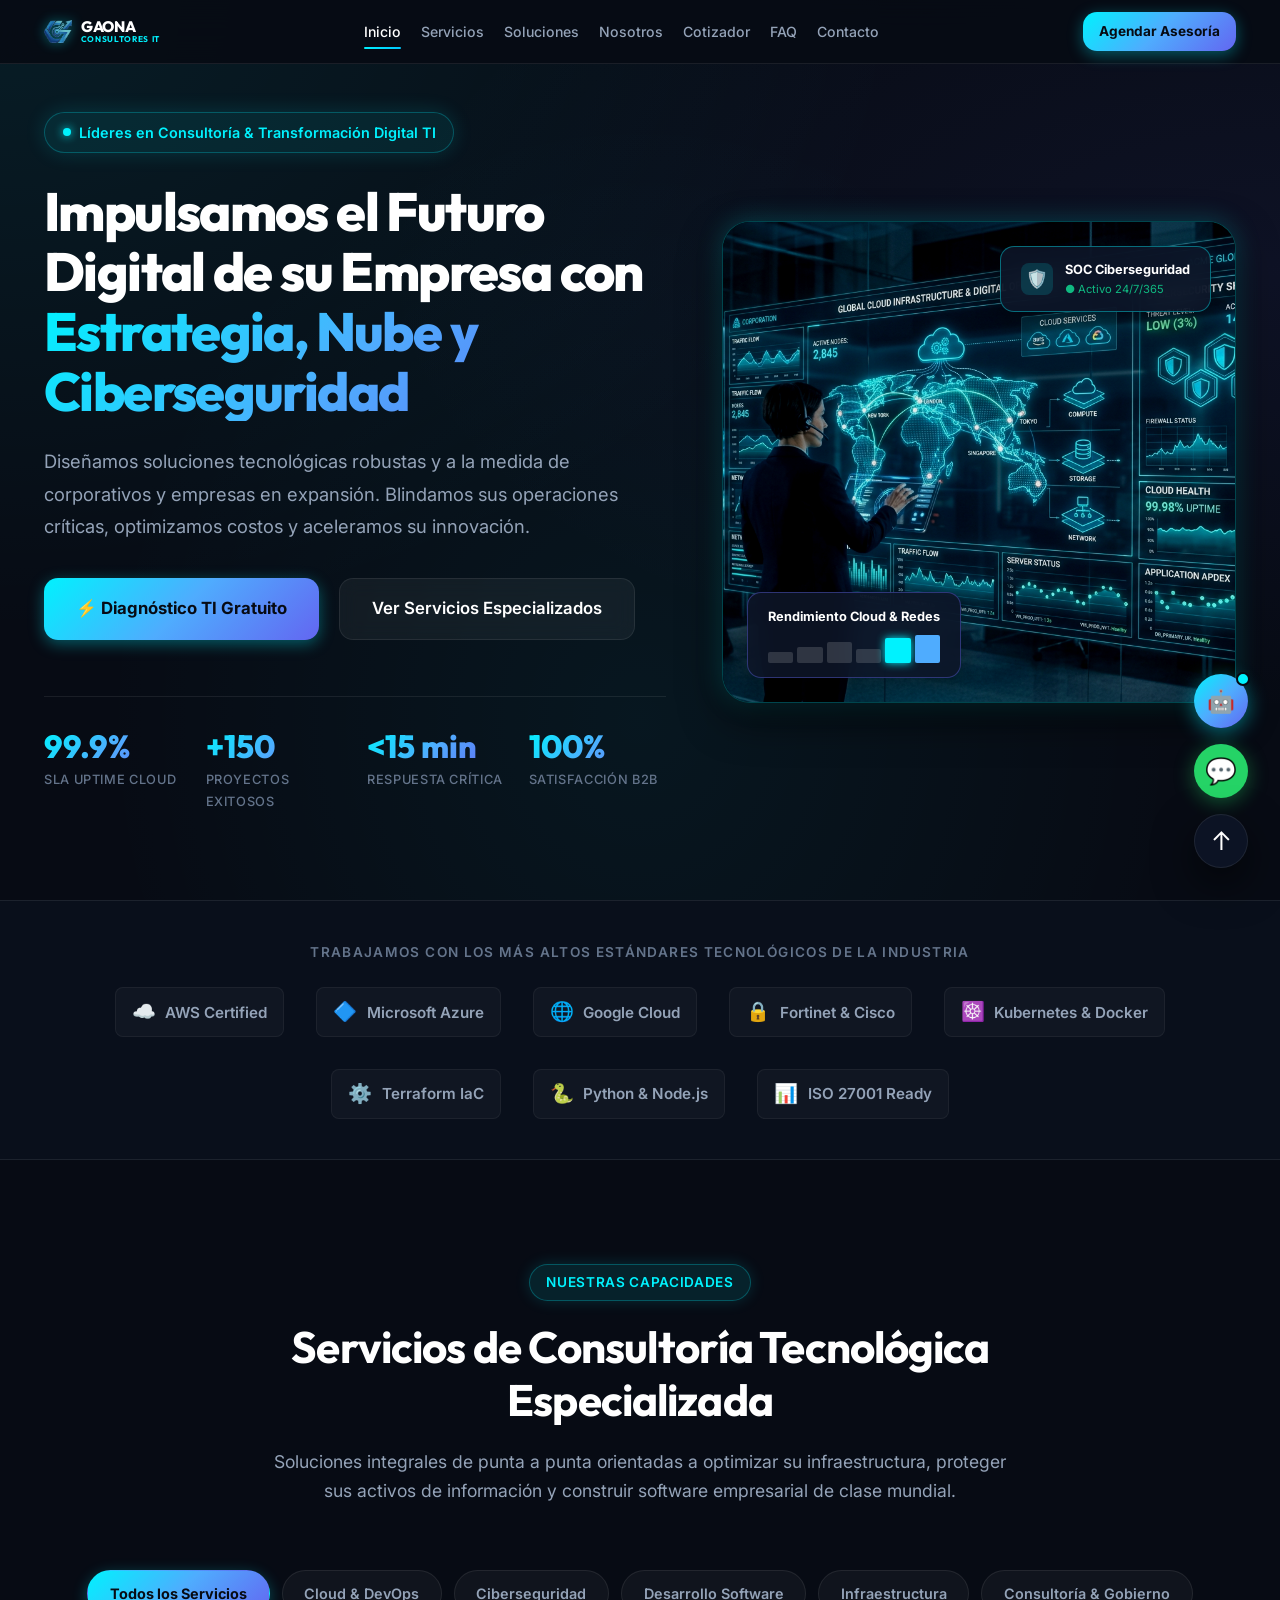
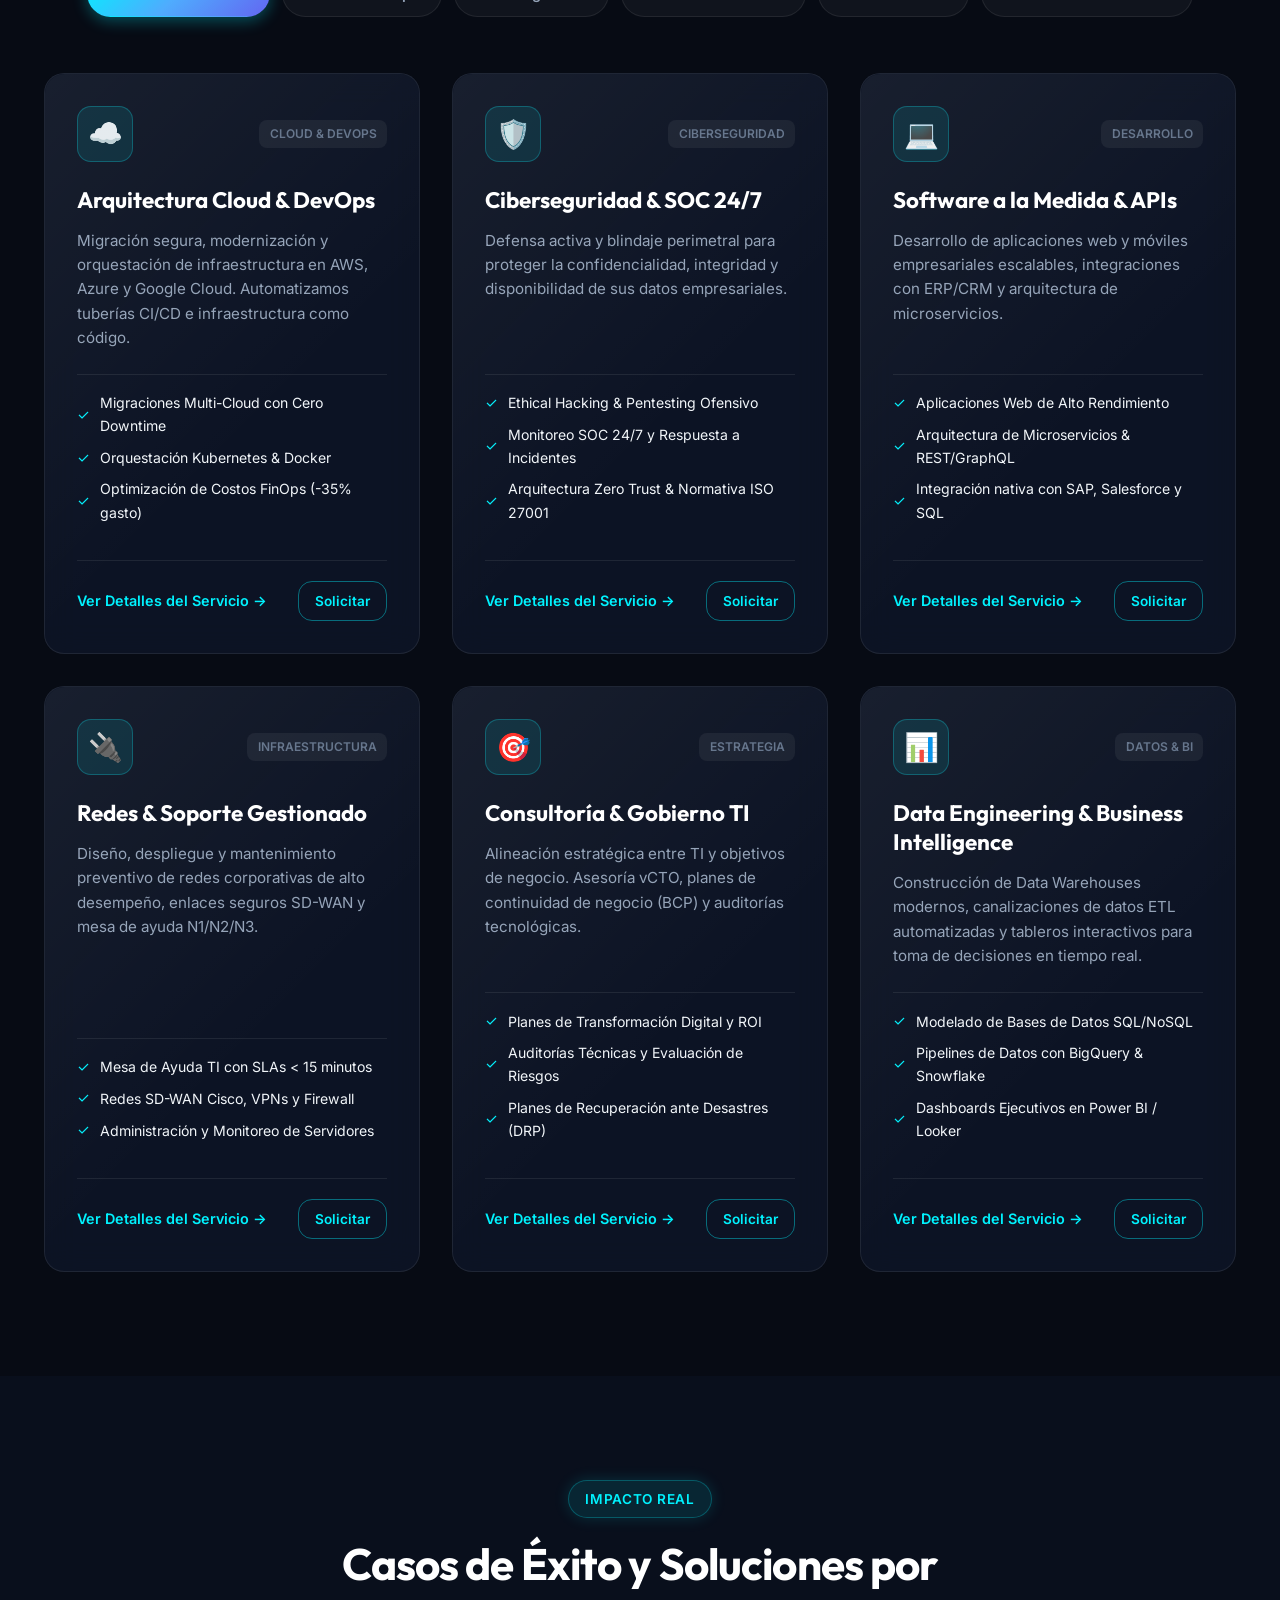
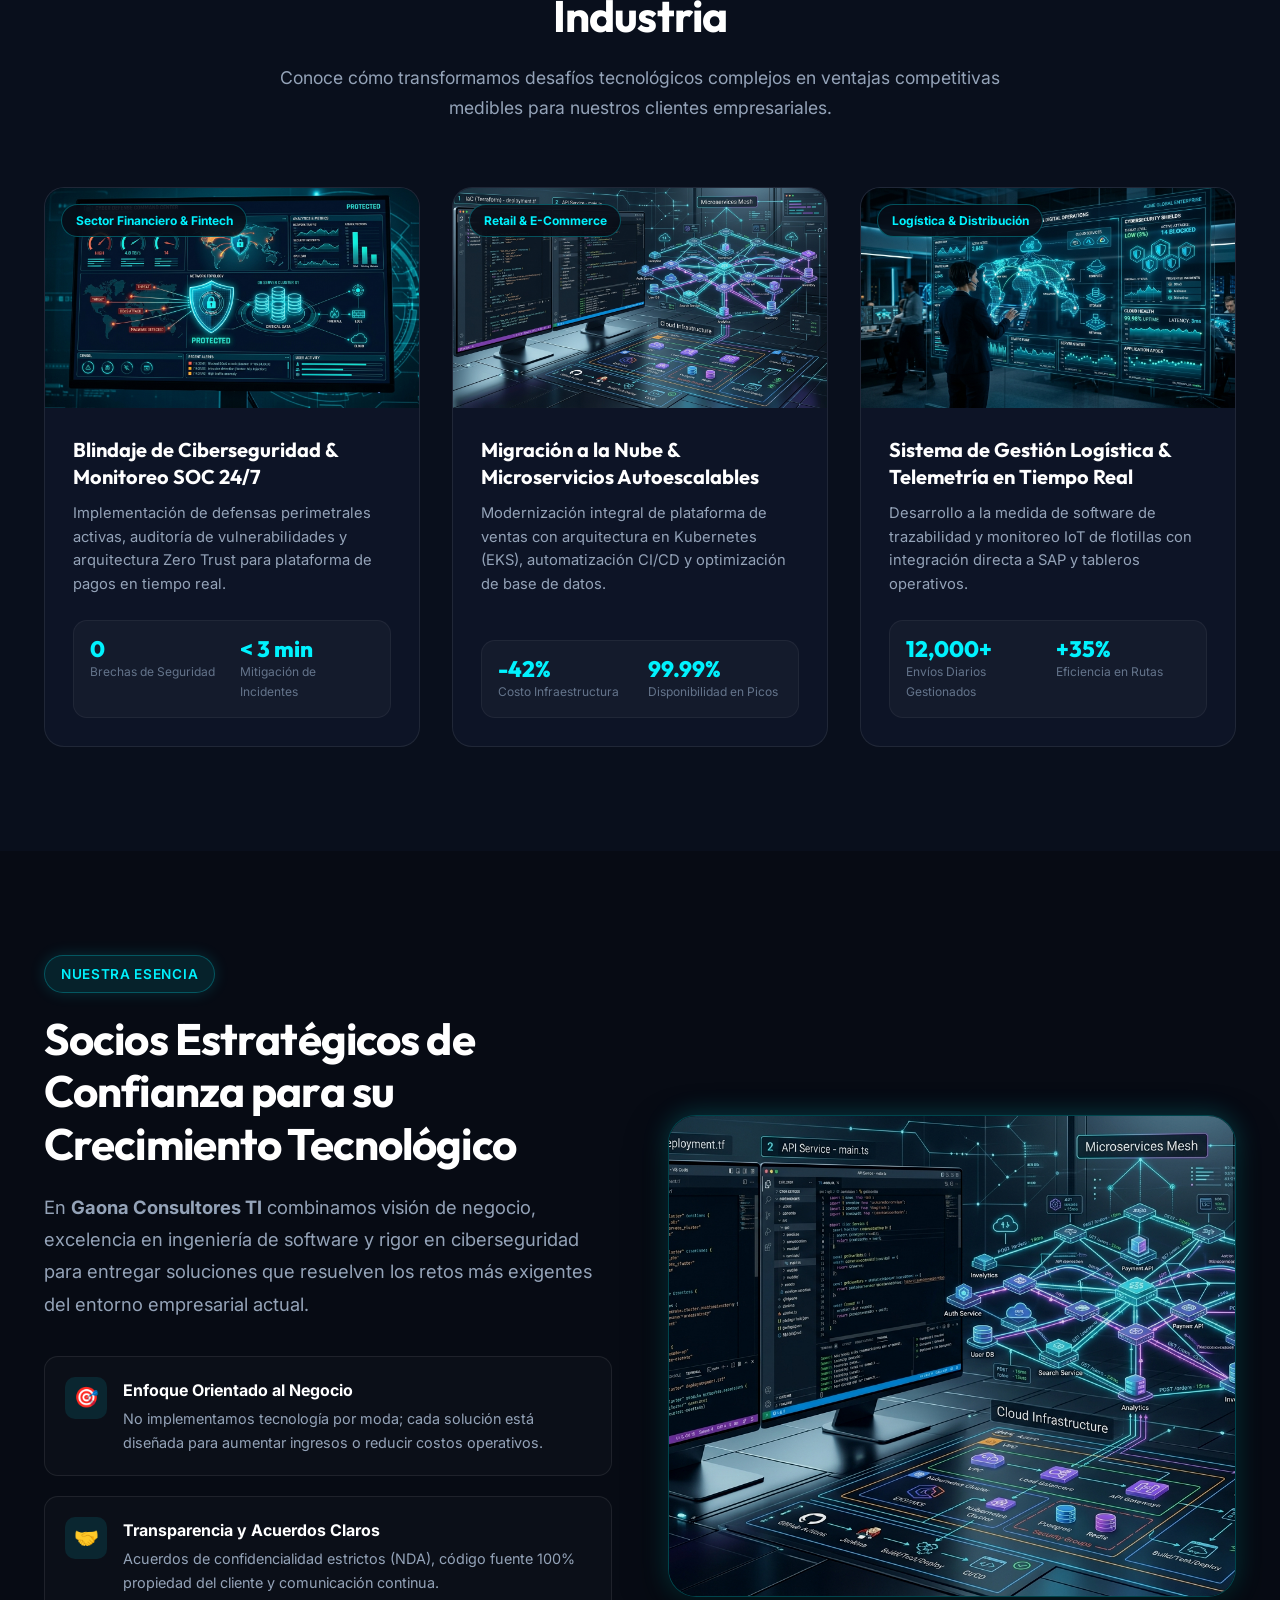
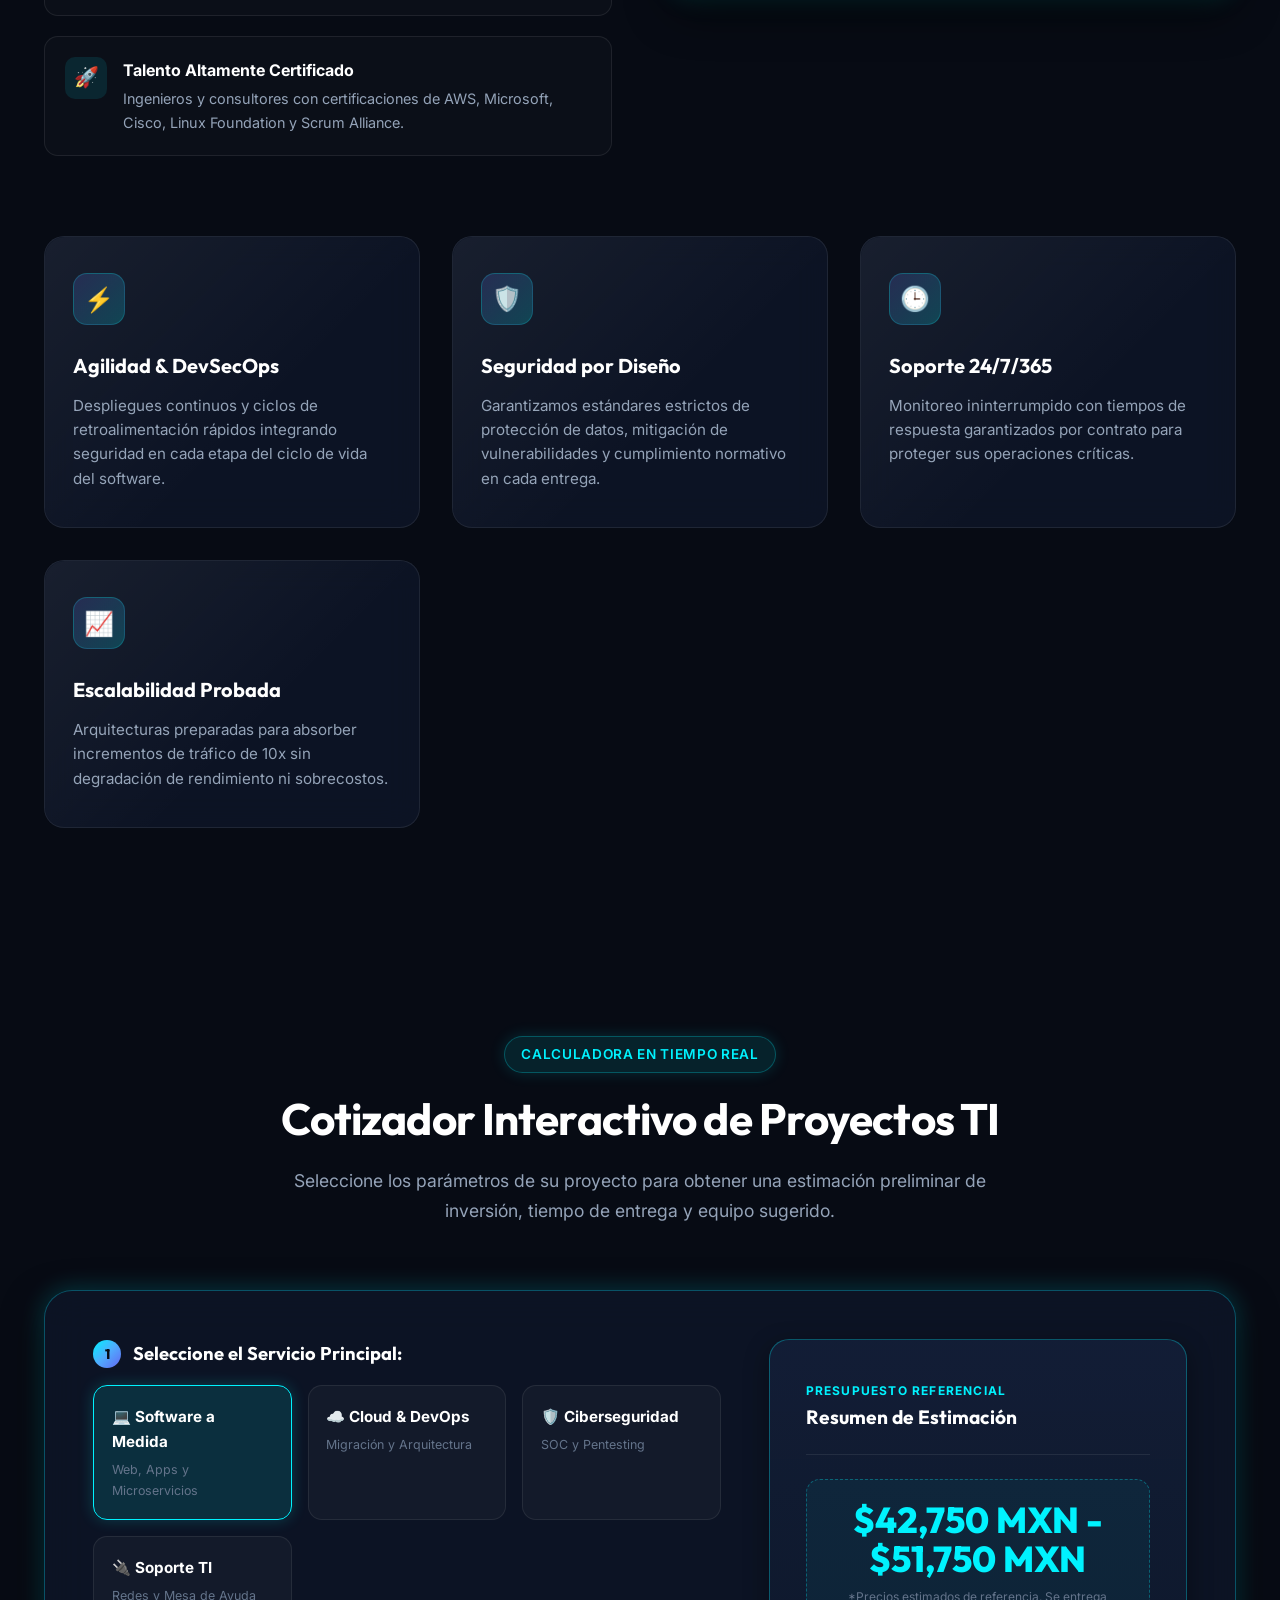
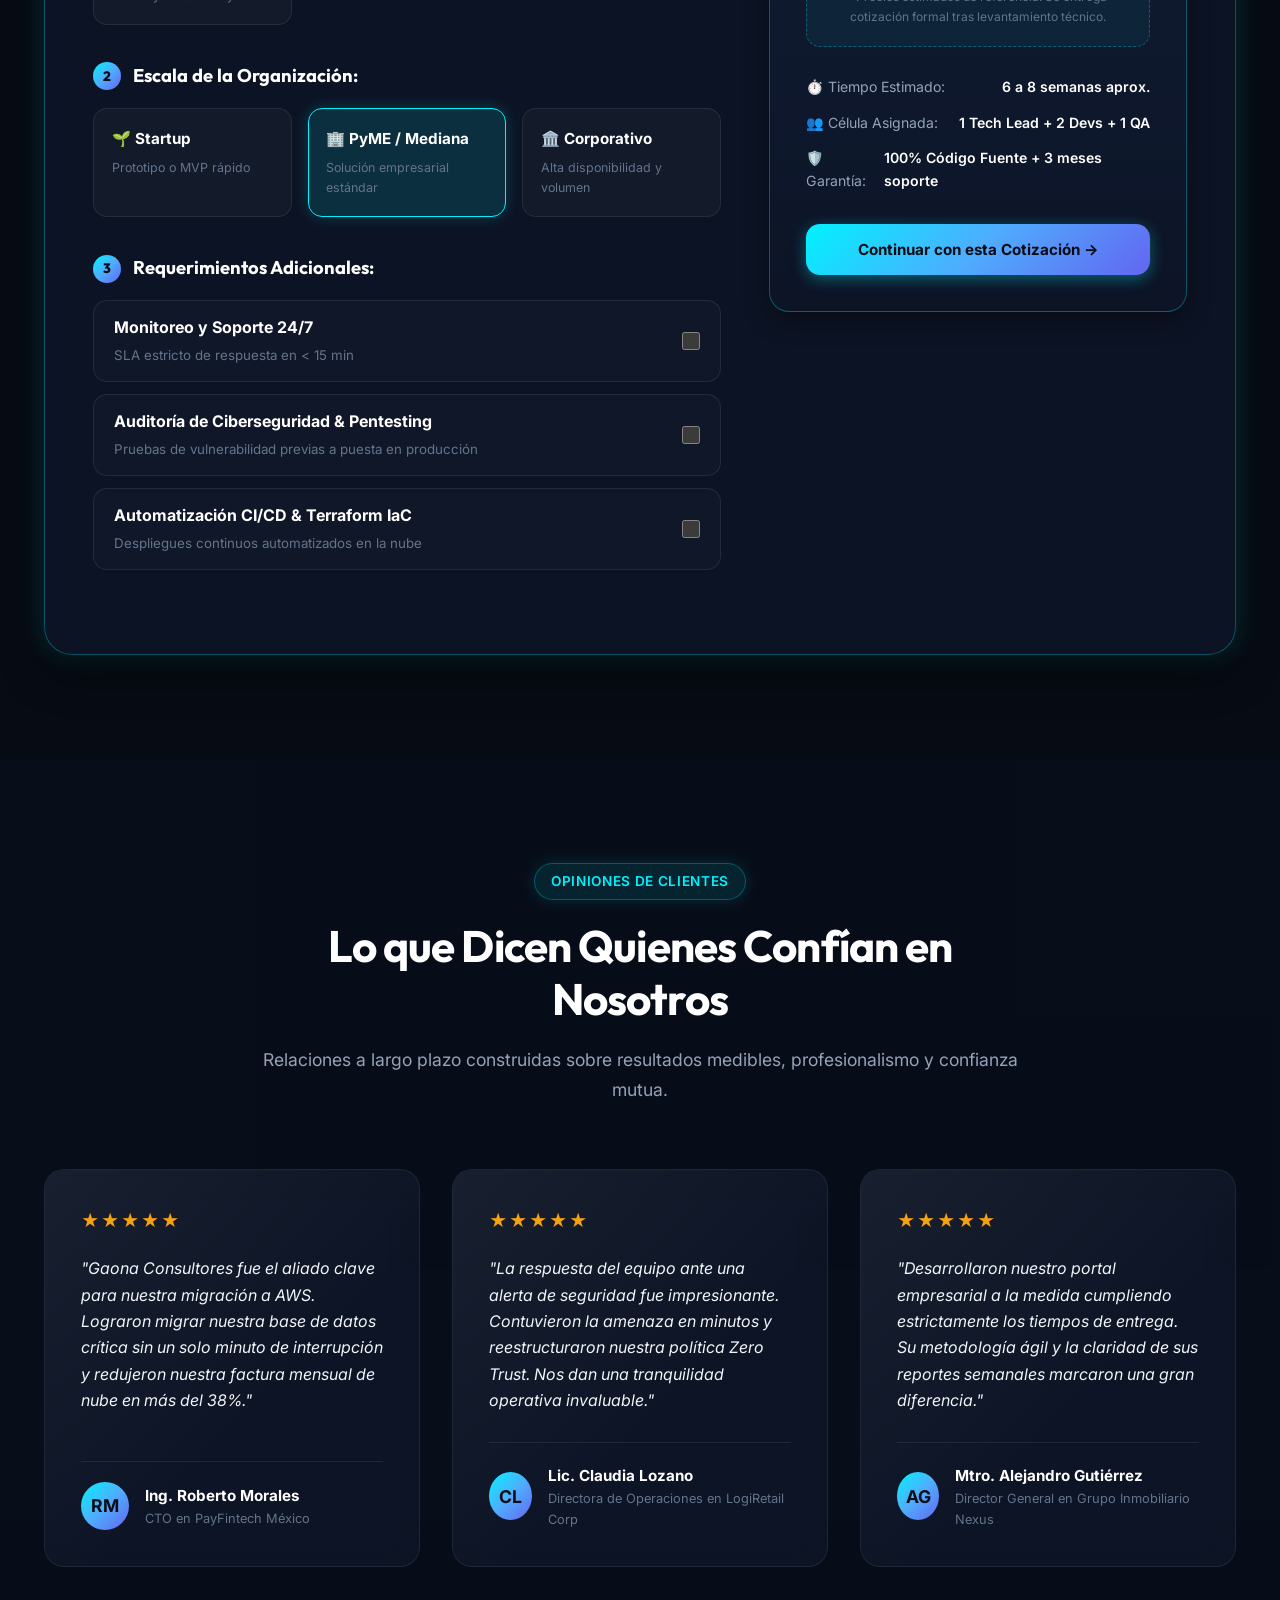
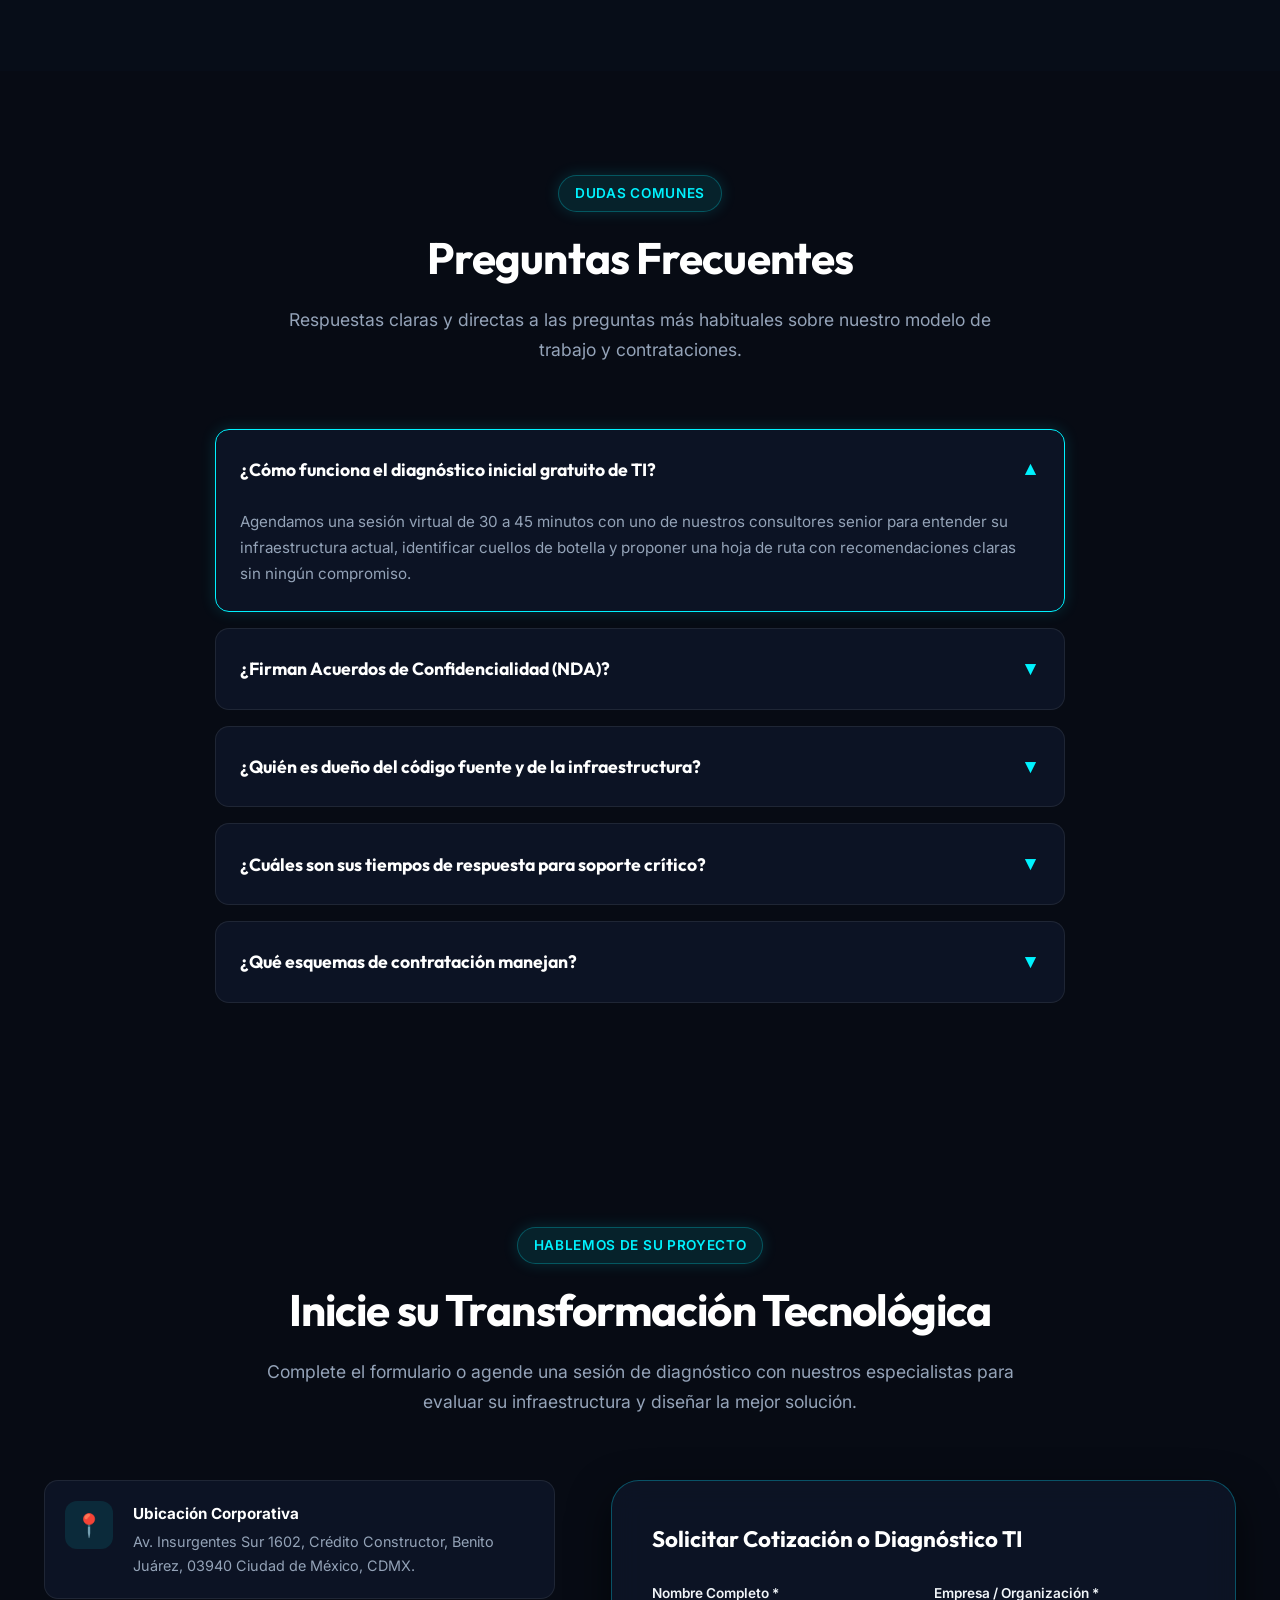
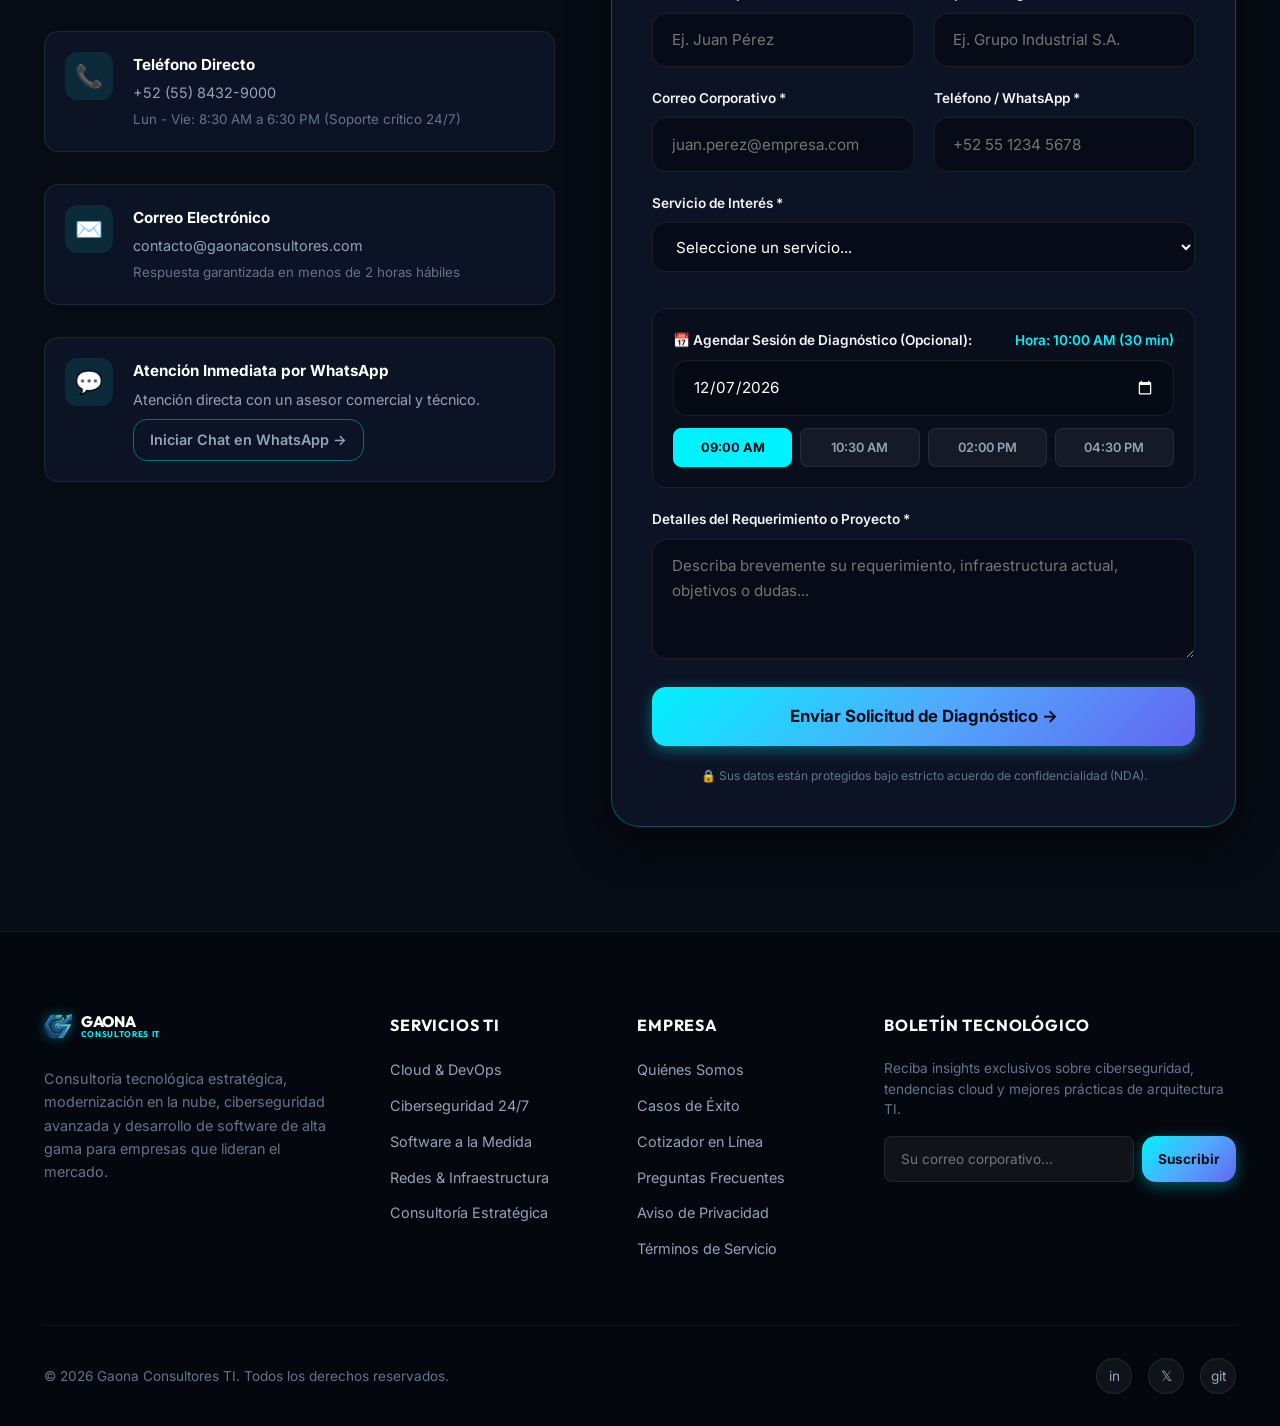
==== index.html @ f8adcb7a "feat: implementacion completa del sitio web corporativo de Gaona Consultores TI con chatbot GaonaBot" ====
<!DOCTYPE html>
<html lang="es">
<head>
  <meta charset="UTF-8">
  <meta name="viewport" content="width=device-width, initial-scale=1.0">
  <title>Gaona Consultores TI | Líderes en Consultoría, Nube y Ciberseguridad Empresarial</title>
  
  <!-- SEO & Open Graph Meta Tags -->
  <meta name="description" content="Gaona Consultores TI: Impulsamos el crecimiento y la seguridad de su empresa con consultoría estratégica, arquitectura cloud, ciberseguridad avanzada y desarrollo de software a la medida.">
  <meta name="keywords" content="Gaona Consultores, Consultoría TI, Ciberseguridad México, Cloud Computing, DevOps, AWS, Azure, Desarrollo de Software, Soporte TI Gestionado, Transformación Digital">
  <meta name="author" content="Gaona Consultores TI">
  <meta name="robots" content="index, follow">
  <meta name="theme-color" content="#070b14">
  
  <!-- Open Graph / Facebook / LinkedIn -->
  <meta property="og:type" content="website">
  <meta property="og:title" content="Gaona Consultores TI | Soluciones Tecnológicas de Alto Impacto">
  <meta property="og:description" content="Estrategia, nube, desarrollo de software y ciberseguridad empresarial. Maximizamos el rendimiento de su infraestructura TI.">
  <meta property="og:image" content="assets/images/hero.jpg">
  <meta property="og:url" content="https://gaonaconsultores.com/">
  
  <!-- Twitter Cards -->
  <meta name="twitter:card" content="summary_large_image">
  <meta name="twitter:title" content="Gaona Consultores TI | Consultoría Tecnológica Empresarial">
  <meta name="twitter:description" content="Servicios integrales de TI: Ciberseguridad 24/7, Nube, DevOps y Desarrollo a la medida.">
  <meta name="twitter:image" content="assets/images/hero.jpg">

  <!-- Google Fonts: Outfit & Inter -->
  <link rel="preconnect" href="https://fonts.googleapis.com">
  <link rel="preconnect" href="https://fonts.gstatic.com" crossorigin>
  <link href="https://fonts.googleapis.com/css2?family=Inter:wght@300;400;500;600;700&family=Outfit:wght@400;500;600;700;800;900&family=JetBrains+Mono:wght@500;700&display=swap" rel="stylesheet">

  <!-- Favicon Oficial -->
  <link rel="icon" href="assets/images/logo-icon.png" type="image/png">
  <link rel="apple-touch-icon" href="assets/images/logo-icon.png">

  <!-- Stylesheet -->
  <link rel="stylesheet" href="css/styles.css">

  <!-- JSON-LD Structured Data for Organization / ProfessionalService -->
  <script type="application/ld+json">
  {
    "@context": "https://schema.org",
    "@type": "ProfessionalService",
    "name": "Gaona Consultores TI",
    "image": "assets/images/logo-dark-theme.png",
    "url": "https://gaonaconsultores.com/",
    "telephone": "+52 (55) 8432-9000",
    "priceRange": "$$$",
    "address": {
      "@type": "PostalAddress",
      "streetAddress": "Av. Insurgentes Sur 1602, Crédito Constructor",
      "addressLocality": "Ciudad de México",
      "addressRegion": "CDMX",
      "postalCode": "03940",
      "addressCountry": "MX"
    },
    "geo": {
      "@type": "GeoCoordinates",
      "latitude": 19.3621,
      "longitude": -99.1824
    },
    "openingHoursSpecification": {
      "@type": "OpeningHoursSpecification",
      "dayOfWeek": [
        "Monday",
        "Tuesday",
        "Wednesday",
        "Thursday",
        "Friday"
      ],
      "opens": "08:30",
      "closes": "18:30"
    },
    "sameAs": [
      "https://www.linkedin.com/company/gaona-consultores-ti",
      "https://twitter.com/gaonaconsultores"
    ]
  }
  </script>
</head>
<body>

  <!-- ==========================================================================
       SITE HEADER / NAVBAR
       ========================================================================== -->
  <header class="site-header" id="siteHeader">
    <div class="container nav-container">
      <a href="#inicio" class="brand-logo" id="mainBrandLogo">
        <img src="assets/images/logo-icon.png" alt="Gaona Consultores IT Logo" class="brand-logo-img">
        <div class="brand-text">
          <span class="brand-name">GAONA</span>
          <span class="brand-tag">CONSULTORES IT</span>
        </div>
      </a>

      <nav class="nav-menu" id="navMenu" aria-label="Navegación principal">
        <a href="#inicio" class="nav-link active">Inicio</a>
        <a href="#servicios" class="nav-link">Servicios</a>
        <a href="#soluciones" class="nav-link">Soluciones</a>
        <a href="#nosotros" class="nav-link">Nosotros</a>
        <a href="#cotizador" class="nav-link">Cotizador</a>
        <a href="#faq" class="nav-link">FAQ</a>
        <a href="#contacto" class="nav-link">Contacto</a>
      </nav>

      <div class="nav-actions">
        <a href="#contacto" class="btn btn-primary btn-sm">Agendar Asesoría</a>
        <button class="menu-toggle" id="menuToggle" aria-label="Abrir menú de navegación" aria-expanded="false">
          <span></span>
          <span></span>
          <span></span>
        </button>
      </div>
    </div>
  </header>

  <main id="main-content">
    <!-- ==========================================================================
         HERO SECTION
         ========================================================================== -->
    <section class="hero-section" id="inicio">
      <div class="container">
        <div class="hero-grid">
          
          <div class="hero-content">
            <div class="hero-badge">
              <span class="pulse-dot"></span>
              Líderes en Consultoría &amp; Transformación Digital TI
            </div>

            <h1 class="hero-title">
              Impulsamos el Futuro Digital de su Empresa con <span class="text-gradient">Estrategia, Nube y Ciberseguridad</span>
            </h1>

            <p class="hero-description">
              Diseñamos soluciones tecnológicas robustas y a la medida de corporativos y empresas en expansión. Blindamos sus operaciones críticas, optimizamos costos y aceleramos su innovación.
            </p>

            <div class="hero-cta-group">
              <a href="#contacto" class="btn btn-primary btn-lg" id="heroCtaDiagnostico">
                <span>⚡ Diagnóstico TI Gratuito</span>
              </a>
              <a href="#servicios" class="btn btn-secondary btn-lg" id="heroCtaExplorar">
                <span>Ver Servicios Especializados</span>
              </a>
            </div>

            <div class="hero-stats">
              <div class="stat-item">
                <div class="stat-number" data-target="99.9" data-suffix="%">99.9%</div>
                <div class="stat-label">SLA Uptime Cloud</div>
              </div>
              <div class="stat-item">
                <div class="stat-number" data-target="150" data-prefix="+" data-suffix="">+150</div>
                <div class="stat-label">Proyectos Exitosos</div>
              </div>
              <div class="stat-item">
                <div class="stat-number" data-target="15" data-prefix="<" data-suffix=" min">&lt;15 min</div>
                <div class="stat-label">Respuesta Crítica</div>
              </div>
              <div class="stat-item">
                <div class="stat-number" data-target="100" data-suffix="%">100%</div>
                <div class="stat-label">Satisfacción B2B</div>
              </div>
            </div>
          </div>

          <!-- Hero Media Visual Showcase -->
          <div class="hero-visual">
            <div class="visual-frame">
              <img src="assets/images/hero.jpg" alt="Centro de Operaciones y Consultoría TI de Gaona Consultores" class="hero-img" loading="eager">
              
              <!-- Floating Live Card Top -->
              <div class="floating-badge-top">
                <div class="badge-icon">🛡️</div>
                <div>
                  <div class="badge-text-title">SOC Ciberseguridad</div>
                  <div class="badge-text-sub">● Activo 24/7/365</div>
                </div>
              </div>

              <!-- Floating Live Card Bottom -->
              <div class="floating-badge-bottom">
                <div class="badge-text-title">Rendimiento Cloud &amp; Redes</div>
                <div class="mini-graph">
                  <div class="graph-bar"></div>
                  <div class="graph-bar"></div>
                  <div class="graph-bar"></div>
                  <div class="graph-bar"></div>
                  <div class="graph-bar"></div>
                  <div class="graph-bar"></div>
                </div>
              </div>
            </div>
          </div>

        </div>
      </div>
    </section>

    <!-- ==========================================================================
         TECH ECOSYSTEM & PARTNERS BAR
         ========================================================================== -->
    <section class="ecosystem-bar" aria-label="Ecosistema tecnológico y alianzas">
      <div class="container">
        <p class="ecosystem-label">Trabajamos con los más altos estándares tecnológicos de la industria</p>
        <div class="tech-badges-grid">
          <div class="tech-item"><span class="tech-icon">☁️</span> AWS Certified</div>
          <div class="tech-item"><span class="tech-icon">🔷</span> Microsoft Azure</div>
          <div class="tech-item"><span class="tech-icon">🌐</span> Google Cloud</div>
          <div class="tech-item"><span class="tech-icon">🔒</span> Fortinet &amp; Cisco</div>
          <div class="tech-item"><span class="tech-icon">☸️</span> Kubernetes &amp; Docker</div>
          <div class="tech-item"><span class="tech-icon">⚙️</span> Terraform IaC</div>
          <div class="tech-item"><span class="tech-icon">🐍</span> Python &amp; Node.js</div>
          <div class="tech-item"><span class="tech-icon">📊</span> ISO 27001 Ready</div>
        </div>
      </div>
    </section>

    <!-- ==========================================================================
         SERVICES SECTION
         ========================================================================== -->
    <section class="section" id="servicios">
      <div class="container">
        <div class="section-header">
          <span class="section-badge">Nuestras Capacidades</span>
          <h2 class="section-title">Servicios de Consultoría Tecnológica Especializada</h2>
          <p class="section-subtitle">
            Soluciones integrales de punta a punta orientadas a optimizar su infraestructura, proteger sus activos de información y construir software empresarial de clase mundial.
          </p>
        </div>

        <!-- Filter Tabs -->
        <div class="services-tabs" role="tablist">
          <button class="tab-btn active" data-filter="all">Todos los Servicios</button>
          <button class="tab-btn" data-filter="cloud">Cloud &amp; DevOps</button>
          <button class="tab-btn" data-filter="security">Ciberseguridad</button>
          <button class="tab-btn" data-filter="software">Desarrollo Software</button>
          <button class="tab-btn" data-filter="infra">Infraestructura</button>
          <button class="tab-btn" data-filter="consulting">Consultoría &amp; Gobierno</button>
        </div>

        <!-- Services Grid -->
        <div class="services-grid">
          
          <!-- Card 1: Cloud & DevOps -->
          <div class="glass-card service-card" data-category="cloud">
            <div class="service-header">
              <div class="service-icon-box">☁️</div>
              <span class="service-tag">Cloud &amp; DevOps</span>
            </div>
            <h3 class="service-title">Arquitectura Cloud &amp; DevOps</h3>
            <p class="service-desc">
              Migración segura, modernización y orquestación de infraestructura en AWS, Azure y Google Cloud. Automatizamos tuberías CI/CD e infraestructura como código.
            </p>
            <div class="service-features">
              <div class="service-feature-item"><span class="feature-check">✓</span> Migraciones Multi-Cloud con Cero Downtime</div>
              <div class="service-feature-item"><span class="feature-check">✓</span> Orquestación Kubernetes &amp; Docker</div>
              <div class="service-feature-item"><span class="feature-check">✓</span> Optimización de Costos FinOps (-35% gasto)</div>
            </div>
            <div class="service-card-footer">
              <a href="#" class="card-link open-service-modal-btn" data-service-key="cloud">Ver Detalles del Servicio →</a>
              <a href="#contacto" class="btn btn-outline-cyan btn-sm">Solicitar</a>
            </div>
          </div>

          <!-- Card 2: Cybersecurity -->
          <div class="glass-card service-card" data-category="security">
            <div class="service-header">
              <div class="service-icon-box">🛡️</div>
              <span class="service-tag">Ciberseguridad</span>
            </div>
            <h3 class="service-title">Ciberseguridad &amp; SOC 24/7</h3>
            <p class="service-desc">
              Defensa activa y blindaje perimetral para proteger la confidencialidad, integridad y disponibilidad de sus datos empresariales.
            </p>
            <div class="service-features">
              <div class="service-feature-item"><span class="feature-check">✓</span> Ethical Hacking &amp; Pentesting Ofensivo</div>
              <div class="service-feature-item"><span class="feature-check">✓</span> Monitoreo SOC 24/7 y Respuesta a Incidentes</div>
              <div class="service-feature-item"><span class="feature-check">✓</span> Arquitectura Zero Trust &amp; Normativa ISO 27001</div>
            </div>
            <div class="service-card-footer">
              <a href="#" class="card-link open-service-modal-btn" data-service-key="cyber">Ver Detalles del Servicio →</a>
              <a href="#contacto" class="btn btn-outline-cyan btn-sm">Solicitar</a>
            </div>
          </div>

          <!-- Card 3: Software Development -->
          <div class="glass-card service-card" data-category="software">
            <div class="service-header">
              <div class="service-icon-box">💻</div>
              <span class="service-tag">Desarrollo</span>
            </div>
            <h3 class="service-title">Software a la Medida &amp; APIs</h3>
            <p class="service-desc">
              Desarrollo de aplicaciones web y móviles empresariales escalables, integraciones con ERP/CRM y arquitectura de microservicios.
            </p>
            <div class="service-features">
              <div class="service-feature-item"><span class="feature-check">✓</span> Aplicaciones Web de Alto Rendimiento</div>
              <div class="service-feature-item"><span class="feature-check">✓</span> Arquitectura de Microservicios &amp; REST/GraphQL</div>
              <div class="service-feature-item"><span class="feature-check">✓</span> Integración nativa con SAP, Salesforce y SQL</div>
            </div>
            <div class="service-card-footer">
              <a href="#" class="card-link open-service-modal-btn" data-service-key="software">Ver Detalles del Servicio →</a>
              <a href="#contacto" class="btn btn-outline-cyan btn-sm">Solicitar</a>
            </div>
          </div>

          <!-- Card 4: Infrastructure & Networks -->
          <div class="glass-card service-card" data-category="infra">
            <div class="service-header">
              <div class="service-icon-box">🔌</div>
              <span class="service-tag">Infraestructura</span>
            </div>
            <h3 class="service-title">Redes &amp; Soporte Gestionado</h3>
            <p class="service-desc">
              Diseño, despliegue y mantenimiento preventivo de redes corporativas de alto desempeño, enlaces seguros SD-WAN y mesa de ayuda N1/N2/N3.
            </p>
            <div class="service-features">
              <div class="service-feature-item"><span class="feature-check">✓</span> Mesa de Ayuda TI con SLAs < 15 minutos</div>
              <div class="service-feature-item"><span class="feature-check">✓</span> Redes SD-WAN Cisco, VPNs y Firewall</div>
              <div class="service-feature-item"><span class="feature-check">✓</span> Administración y Monitoreo de Servidores</div>
            </div>
            <div class="service-card-footer">
              <a href="#" class="card-link open-service-modal-btn" data-service-key="infra">Ver Detalles del Servicio →</a>
              <a href="#contacto" class="btn btn-outline-cyan btn-sm">Solicitar</a>
            </div>
          </div>

          <!-- Card 5: Strategic Consulting -->
          <div class="glass-card service-card" data-category="consulting">
            <div class="service-header">
              <div class="service-icon-box">🎯</div>
              <span class="service-tag">Estrategia</span>
            </div>
            <h3 class="service-title">Consultoría &amp; Gobierno TI</h3>
            <p class="service-desc">
              Alineación estratégica entre TI y objetivos de negocio. Asesoría vCTO, planes de continuidad de negocio (BCP) y auditorías tecnológicas.
            </p>
            <div class="service-features">
              <div class="service-feature-item"><span class="feature-check">✓</span> Planes de Transformación Digital y ROI</div>
              <div class="service-feature-item"><span class="feature-check">✓</span> Auditorías Técnicas y Evaluación de Riesgos</div>
              <div class="service-feature-item"><span class="feature-check">✓</span> Planes de Recuperación ante Desastres (DRP)</div>
            </div>
            <div class="service-card-footer">
              <a href="#" class="card-link open-service-modal-btn" data-service-key="consulting">Ver Detalles del Servicio →</a>
              <a href="#contacto" class="btn btn-outline-cyan btn-sm">Solicitar</a>
            </div>
          </div>

          <!-- Card 6: Database & Analytics -->
          <div class="glass-card service-card" data-category="software cloud">
            <div class="service-header">
              <div class="service-icon-box">📊</div>
              <span class="service-tag">Datos &amp; BI</span>
            </div>
            <h3 class="service-title">Data Engineering &amp; Business Intelligence</h3>
            <p class="service-desc">
              Construcción de Data Warehouses modernos, canalizaciones de datos ETL automatizadas y tableros interactivos para toma de decisiones en tiempo real.
            </p>
            <div class="service-features">
              <div class="service-feature-item"><span class="feature-check">✓</span> Modelado de Bases de Datos SQL/NoSQL</div>
              <div class="service-feature-item"><span class="feature-check">✓</span> Pipelines de Datos con BigQuery &amp; Snowflake</div>
              <div class="service-feature-item"><span class="feature-check">✓</span> Dashboards Ejecutivos en Power BI / Looker</div>
            </div>
            <div class="service-card-footer">
              <a href="#" class="card-link open-service-modal-btn" data-service-key="software">Ver Detalles del Servicio →</a>
              <a href="#contacto" class="btn btn-outline-cyan btn-sm">Solicitar</a>
            </div>
          </div>

        </div>
      </div>
    </section>

    <!-- ==========================================================================
         SOLUTIONS & SUCCESS STORIES
         ========================================================================== -->
    <section class="section" id="soluciones" style="background: rgba(13, 21, 39, 0.45);">
      <div class="container">
        <div class="section-header">
          <span class="section-badge">Impacto Real</span>
          <h2 class="section-title">Casos de Éxito y Soluciones por Industria</h2>
          <p class="section-subtitle">
            Conoce cómo transformamos desafíos tecnológicos complejos en ventajas competitivas medibles para nuestros clientes empresariales.
          </p>
        </div>

        <div class="cases-grid">
          
          <!-- Case 1: Cybersecurity -->
          <div class="case-card">
            <div class="case-img-wrap">
              <img src="assets/images/cybersecurity.jpg" alt="Blindaje de ciberseguridad financiera" class="case-img" loading="lazy">
              <span class="case-industry">Sector Financiero &amp; Fintech</span>
            </div>
            <div class="case-body">
              <h3 class="case-title">Blindaje de Ciberseguridad &amp; Monitoreo SOC 24/7</h3>
              <p class="case-desc">
                Implementación de defensas perimetrales activas, auditoría de vulnerabilidades y arquitectura Zero Trust para plataforma de pagos en tiempo real.
              </p>
              <div class="case-metrics-box">
                <div>
                  <div class="case-metric-val">0</div>
                  <div class="case-metric-lbl">Brechas de Seguridad</div>
                </div>
                <div>
                  <div class="case-metric-val">&lt; 3 min</div>
                  <div class="case-metric-lbl">Mitigación de Incidentes</div>
                </div>
              </div>
            </div>
          </div>

          <!-- Case 2: Cloud DevOps -->
          <div class="case-card">
            <div class="case-img-wrap">
              <img src="assets/images/software-cloud.jpg" alt="Arquitectura de software y nube" class="case-img" loading="lazy">
              <span class="case-industry">Retail &amp; E-Commerce</span>
            </div>
            <div class="case-body">
              <h3 class="case-title">Migración a la Nube &amp; Microservicios Autoescalables</h3>
              <p class="case-desc">
                Modernización integral de plataforma de ventas con arquitectura en Kubernetes (EKS), automatización CI/CD y optimización de base de datos.
              </p>
              <div class="case-metrics-box">
                <div>
                  <div class="case-metric-val">-42%</div>
                  <div class="case-metric-lbl">Costo Infraestructura</div>
                </div>
                <div>
                  <div class="case-metric-val">99.99%</div>
                  <div class="case-metric-lbl">Disponibilidad en Picos</div>
                </div>
              </div>
            </div>
          </div>

          <!-- Case 3: Enterprise Software -->
          <div class="case-card">
            <div class="case-img-wrap">
              <img src="assets/images/hero.jpg" alt="Plataforma de gestión logística" class="case-img" loading="lazy">
              <span class="case-industry">Logística &amp; Distribución</span>
            </div>
            <div class="case-body">
              <h3 class="case-title">Sistema de Gestión Logística &amp; Telemetría en Tiempo Real</h3>
              <p class="case-desc">
                Desarrollo a la medida de software de trazabilidad y monitoreo IoT de flotillas con integración directa a SAP y tableros operativos.
              </p>
              <div class="case-metrics-box">
                <div>
                  <div class="case-metric-val">12,000+</div>
                  <div class="case-metric-lbl">Envíos Diarios Gestionados</div>
                </div>
                <div>
                  <div class="case-metric-val">+35%</div>
                  <div class="case-metric-lbl">Eficiencia en Rutas</div>
                </div>
              </div>
            </div>
          </div>

        </div>
      </div>
    </section>

    <!-- ==========================================================================
         WHY CHOOSE GAONA / VALUE PROPOSITION
         ========================================================================== -->
    <section class="section" id="nosotros">
      <div class="container">
        
        <div class="about-grid" style="margin-bottom: 5rem;">
          <div>
            <span class="section-badge">Nuestra Esencia</span>
            <h2 class="section-title">Socios Estratégicos de Confianza para su Crecimiento Tecnológico</h2>
            <p class="hero-description">
              En <strong>Gaona Consultores TI</strong> combinamos visión de negocio, excelencia en ingeniería de software y rigor en ciberseguridad para entregar soluciones que resuelven los retos más exigentes del entorno empresarial actual.
            </p>
            <div class="about-features-list">
              <div class="about-feature-box">
                <div class="about-icon">🎯</div>
                <div>
                  <h4 style="color:var(--text-pure); font-weight:700; margin-bottom:0.25rem;">Enfoque Orientado al Negocio</h4>
                  <p style="color:var(--text-secondary); font-size:0.9rem;">No implementamos tecnología por moda; cada solución está diseñada para aumentar ingresos o reducir costos operativos.</p>
                </div>
              </div>
              <div class="about-feature-box">
                <div class="about-icon">🤝</div>
                <div>
                  <h4 style="color:var(--text-pure); font-weight:700; margin-bottom:0.25rem;">Transparencia y Acuerdos Claros</h4>
                  <p style="color:var(--text-secondary); font-size:0.9rem;">Acuerdos de confidencialidad estrictos (NDA), código fuente 100% propiedad del cliente y comunicación continua.</p>
                </div>
              </div>
              <div class="about-feature-box">
                <div class="about-icon">🚀</div>
                <div>
                  <h4 style="color:var(--text-pure); font-weight:700; margin-bottom:0.25rem;">Talento Altamente Certificado</h4>
                  <p style="color:var(--text-secondary); font-size:0.9rem;">Ingenieros y consultores con certificaciones de AWS, Microsoft, Cisco, Linux Foundation y Scrum Alliance.</p>
                </div>
              </div>
            </div>
          </div>

          <div>
            <div class="visual-frame">
              <img src="assets/images/software-cloud.jpg" alt="Ingeniería y desarrollo en Gaona Consultores TI" class="hero-img" loading="lazy">
            </div>
          </div>
        </div>

        <div class="why-grid">
          <div class="glass-card why-card">
            <div class="why-icon">⚡</div>
            <h3 class="why-title">Agilidad &amp; DevSecOps</h3>
            <p class="why-desc">Despliegues continuos y ciclos de retroalimentación rápidos integrando seguridad en cada etapa del ciclo de vida del software.</p>
          </div>
          <div class="glass-card why-card">
            <div class="why-icon">🛡️</div>
            <h3 class="why-title">Seguridad por Diseño</h3>
            <p class="why-desc">Garantizamos estándares estrictos de protección de datos, mitigación de vulnerabilidades y cumplimiento normativo en cada entrega.</p>
          </div>
          <div class="glass-card why-card">
            <div class="why-icon">🕒</div>
            <h3 class="why-title">Soporte 24/7/365</h3>
            <p class="why-desc">Monitoreo ininterrumpido con tiempos de respuesta garantizados por contrato para proteger sus operaciones críticas.</p>
          </div>
          <div class="glass-card why-card">
            <div class="why-icon">📈</div>
            <h3 class="why-title">Escalabilidad Probada</h3>
            <p class="why-desc">Arquitecturas preparadas para absorber incrementos de tráfico de 10x sin degradación de rendimiento ni sobrecostos.</p>
          </div>
        </div>

      </div>
    </section>

    <!-- ==========================================================================
         INTERACTIVE IT PROJECT ESTIMATOR / COTIZADOR
         ========================================================================== -->
    <section class="section" id="cotizador">
      <div class="container">
        <div class="section-header">
          <span class="section-badge">Calculadora en Tiempo Real</span>
          <h2 class="section-title">Cotizador Interactivo de Proyectos TI</h2>
          <p class="section-subtitle">
            Seleccione los parámetros de su proyecto para obtener una estimación preliminar de inversión, tiempo de entrega y equipo sugerido.
          </p>
        </div>

        <div class="estimator-wrapper">
          <div class="estimator-grid">
            
            <!-- Left Options Selector -->
            <div class="estimator-controls">
              
              <!-- Step 1 -->
              <div class="estimator-step">
                <div class="step-label">
                  <span class="step-badge">1</span>
                  <span>Seleccione el Servicio Principal:</span>
                </div>
                <div class="options-selector-grid">
                  <div class="calc-option-card calc-service-opt selected" data-key="software">
                    <span class="calc-option-title">💻 Software a Medida</span>
                    <span class="calc-option-desc">Web, Apps y Microservicios</span>
                  </div>
                  <div class="calc-option-card calc-service-opt" data-key="cloud">
                    <span class="calc-option-title">☁️ Cloud &amp; DevOps</span>
                    <span class="calc-option-desc">Migración y Arquitectura</span>
                  </div>
                  <div class="calc-option-card calc-service-opt" data-key="security">
                    <span class="calc-option-title">🛡️ Ciberseguridad</span>
                    <span class="calc-option-desc">SOC y Pentesting</span>
                  </div>
                  <div class="calc-option-card calc-service-opt" data-key="infra">
                    <span class="calc-option-title">🔌 Soporte TI</span>
                    <span class="calc-option-desc">Redes y Mesa de Ayuda</span>
                  </div>
                </div>
              </div>

              <!-- Step 2 -->
              <div class="estimator-step">
                <div class="step-label">
                  <span class="step-badge">2</span>
                  <span>Escala de la Organización:</span>
                </div>
                <div class="options-selector-grid">
                  <div class="calc-option-card calc-scale-opt" data-key="startup">
                    <span class="calc-option-title">🌱 Startup</span>
                    <span class="calc-option-desc">Prototipo o MVP rápido</span>
                  </div>
                  <div class="calc-option-card calc-scale-opt selected" data-key="pyme">
                    <span class="calc-option-title">🏢 PyME / Mediana</span>
                    <span class="calc-option-desc">Solución empresarial estándar</span>
                  </div>
                  <div class="calc-option-card calc-scale-opt" data-key="corporate">
                    <span class="calc-option-title">🏛️ Corporativo</span>
                    <span class="calc-option-desc">Alta disponibilidad y volumen</span>
                  </div>
                </div>
              </div>

              <!-- Step 3 -->
              <div class="estimator-step">
                <div class="step-label">
                  <span class="step-badge">3</span>
                  <span>Requerimientos Adicionales:</span>
                </div>
                <div>
                  <label class="addon-checkbox-label">
                    <span>
                      <strong style="color:var(--text-pure);">Monitoreo y Soporte 24/7</strong><br>
                      <small style="color:var(--text-muted);">SLA estricto de respuesta en &lt; 15 min</small>
                    </span>
                    <input type="checkbox" class="addon-checkbox" data-price="9500" data-weeks="0">
                  </label>
                  <label class="addon-checkbox-label">
                    <span>
                      <strong style="color:var(--text-pure);">Auditoría de Ciberseguridad &amp; Pentesting</strong><br>
                      <small style="color:var(--text-muted);">Pruebas de vulnerabilidad previas a puesta en producción</small>
                    </span>
                    <input type="checkbox" class="addon-checkbox" data-price="12000" data-weeks="1">
                  </label>
                  <label class="addon-checkbox-label">
                    <span>
                      <strong style="color:var(--text-pure);">Automatización CI/CD &amp; Terraform IaC</strong><br>
                      <small style="color:var(--text-muted);">Despliegues continuos automatizados en la nube</small>
                    </span>
                    <input type="checkbox" class="addon-checkbox" data-price="8500" data-weeks="1">
                  </label>
                </div>
              </div>

            </div>

            <!-- Right Summary Output -->
            <div class="estimator-summary-panel">
              <div class="summary-header">
                <span style="font-size:0.75rem; color:var(--accent-cyan); font-weight:700; text-transform:uppercase; letter-spacing:0.1em;">Presupuesto Referencial</span>
                <h3 class="summary-title">Resumen de Estimación</h3>
              </div>

              <div class="estimate-price-box">
                <div class="price-range-text" id="calcEstimatedPrice">$42,750 - $51,750 MXN</div>
                <div class="price-disclaimer">*Precios estimados de referencia. Se entrega cotización formal tras levantamiento técnico.</div>
              </div>

              <div class="summary-specs-list">
                <div class="spec-line">
                  <span>⏱️ Tiempo Estimado:</span>
                  <span id="calcEstimatedTime">6 a 8 semanas aprox.</span>
                </div>
                <div class="spec-line">
                  <span>👥 Célula Asignada:</span>
                  <span id="calcTeamAssigned">1 Tech Lead, 2 Fullstack Devs, 1 QA</span>
                </div>
                <div class="spec-line">
                  <span>🛡️ Garantía:</span>
                  <span>100% Código Fuente + 3 meses soporte</span>
                </div>
              </div>

              <button class="btn btn-primary" id="transferEstimateToContactBtn" style="width: 100%;">
                <span>Continuar con esta Cotización →</span>
              </button>
            </div>

          </div>
        </div>
      </div>
    </section>

    <!-- ==========================================================================
         TESTIMONIALS & SOCIAL PROOF
         ========================================================================== -->
    <section class="section" id="testimonios" style="background: rgba(13, 21, 39, 0.3);">
      <div class="container">
        <div class="section-header">
          <span class="section-badge">Opiniones de Clientes</span>
          <h2 class="section-title">Lo que Dicen Quienes Confían en Nosotros</h2>
          <p class="section-subtitle">
            Relaciones a largo plazo construidas sobre resultados medibles, profesionalismo y confianza mutua.
          </p>
        </div>

        <div class="testimonials-grid">
          
          <div class="glass-card testimonial-card">
            <div class="stars-rating">★★★★★</div>
            <p class="testimonial-quote">
              "Gaona Consultores fue el aliado clave para nuestra migración a AWS. Lograron migrar nuestra base de datos crítica sin un solo minuto de interrupción y redujeron nuestra factura mensual de nube en más del 38%."
            </p>
            <div class="testimonial-author">
              <div class="author-avatar">RM</div>
              <div class="author-info">
                <h4>Ing. Roberto Morales</h4>
                <p>CTO en PayFintech México</p>
              </div>
            </div>
          </div>

          <div class="glass-card testimonial-card">
            <div class="stars-rating">★★★★★</div>
            <p class="testimonial-quote">
              "La respuesta del equipo ante una alerta de seguridad fue impresionante. Contuvieron la amenaza en minutos y reestructuraron nuestra política Zero Trust. Nos dan una tranquilidad operativa invaluable."
            </p>
            <div class="testimonial-author">
              <div class="author-avatar">CL</div>
              <div class="author-info">
                <h4>Lic. Claudia Lozano</h4>
                <p>Directora de Operaciones en LogiRetail Corp</p>
              </div>
            </div>
          </div>

          <div class="glass-card testimonial-card">
            <div class="stars-rating">★★★★★</div>
            <p class="testimonial-quote">
              "Desarrollaron nuestro portal empresarial a la medida cumpliendo estrictamente los tiempos de entrega. Su metodología ágil y la claridad de sus reportes semanales marcaron una gran diferencia."
            </p>
            <div class="testimonial-author">
              <div class="author-avatar">AG</div>
              <div class="author-info">
                <h4>Mtro. Alejandro Gutiérrez</h4>
                <p>Director General en Grupo Inmobiliario Nexus</p>
              </div>
            </div>
          </div>

        </div>
      </div>
    </section>

    <!-- ==========================================================================
         FAQ SECTION
         ========================================================================== -->
    <section class="section" id="faq">
      <div class="container">
        <div class="section-header">
          <span class="section-badge">Dudas Comunes</span>
          <h2 class="section-title">Preguntas Frecuentes</h2>
          <p class="section-subtitle">
            Respuestas claras y directas a las preguntas más habituales sobre nuestro modelo de trabajo y contrataciones.
          </p>
        </div>

        <div class="faq-container">
          
          <div class="faq-item active">
            <button class="faq-question">
              <span>¿Cómo funciona el diagnóstico inicial gratuito de TI?</span>
              <span class="faq-icon-arrow">▼</span>
            </button>
            <div class="faq-answer">
              Agendamos una sesión virtual de 30 a 45 minutos con uno de nuestros consultores senior para entender su infraestructura actual, identificar cuellos de botella y proponer una hoja de ruta con recomendaciones claras sin ningún compromiso.
            </div>
          </div>

          <div class="faq-item">
            <button class="faq-question">
              <span>¿Firman Acuerdos de Confidencialidad (NDA)?</span>
              <span class="faq-icon-arrow">▼</span>
            </button>
            <div class="faq-answer">
              Absolutamente. Toda la información de su empresa, arquitectura, datos de clientes y planes de negocio está protegida bajo un acuerdo estricto de confidencialidad desde el primer contacto.
            </div>
          </div>

          <div class="faq-item">
            <button class="faq-question">
              <span>¿Quién es dueño del código fuente y de la infraestructura?</span>
              <span class="faq-icon-arrow">▼</span>
            </button>
            <div class="faq-answer">
              El cliente es el propietario absoluto del 100% del código fuente, repositorios, configuraciones de nube, credenciales y licencias generadas durante el proyecto. No generamos dependencias cautivas.
            </div>
          </div>

          <div class="faq-item">
            <button class="faq-question">
              <span>¿Cuáles son sus tiempos de respuesta para soporte crítico?</span>
              <span class="faq-icon-arrow">▼</span>
            </button>
            <div class="faq-answer">
              Para incidentes de Severidad 1 (impacto en operación crítica), nuestro acuerdo de nivel de servicio (SLA) garantiza atención en menos de 15 minutos con soporte 24/7/365.
            </div>
          </div>

          <div class="faq-item">
            <button class="faq-question">
              <span>¿Qué esquemas de contratación manejan?</span>
              <span class="faq-icon-arrow">▼</span>
            </button>
            <div class="faq-answer">
              Ofrecemos esquemas flexibles adaptados a su necesidad: Proyecto Llave en Mano (precio y alcance cerrado), Pólizas de Soporte y Monitoreo Mensual Gestionado, y Asignación de Células de Desarrollo Dedicadas (Staff Augmentation / Time &amp; Materials).
            </div>
          </div>

        </div>
      </div>
    </section>

    <!-- ==========================================================================
         CONTACT & APPOINTMENT SECTION
         ========================================================================== -->
    <section class="section" id="contacto">
      <div class="container">
        <div class="section-header">
          <span class="section-badge">Hablemos de su Proyecto</span>
          <h2 class="section-title">Inicie su Transformación Tecnológica</h2>
          <p class="section-subtitle">
            Complete el formulario o agende una sesión de diagnóstico con nuestros especialistas para evaluar su infraestructura y diseñar la mejor solución.
          </p>
        </div>

        <div class="contact-grid">
          
          <!-- Contact Info Panel -->
          <div class="contact-info-panel">
            
            <div class="contact-card-item">
              <div class="contact-icon">📍</div>
              <div>
                <h4>Ubicación Corporativa</h4>
                <p>Av. Insurgentes Sur 1602, Crédito Constructor, Benito Juárez, 03940 Ciudad de México, CDMX.</p>
              </div>
            </div>

            <div class="contact-card-item">
              <div class="contact-icon">📞</div>
              <div>
                <h4>Teléfono Directo</h4>
                <p><a href="tel:+525584329000">+52 (55) 8432-9000</a></p>
                <small style="color:var(--text-muted);">Lun - Vie: 8:30 AM a 6:30 PM (Soporte crítico 24/7)</small>
              </div>
            </div>

            <div class="contact-card-item">
              <div class="contact-icon">✉️</div>
              <div>
                <h4>Correo Electrónico</h4>
                <p><a href="mailto:contacto@gaonaconsultores.com">contacto@gaonaconsultores.com</a></p>
                <small style="color:var(--text-muted);">Respuesta garantizada en menos de 2 horas hábiles</small>
              </div>
            </div>

            <div class="contact-card-item">
              <div class="contact-icon">💬</div>
              <div>
                <h4>Atención Inmediata por WhatsApp</h4>
                <p>Atención directa con un asesor comercial y técnico.</p>
                <a href="https://wa.me/525584329000?text=Hola%20Gaona%20Consultores,%20me%20gustar%C3%ADa%20solicitar%20informaci%C3%B3n%20sobre%20sus%20servicios%20de%20TI." target="_blank" rel="noopener noreferrer" class="btn btn-outline-cyan btn-sm" style="margin-top: 0.5rem;">
                  Iniciar Chat en WhatsApp →
                </a>
              </div>
            </div>

          </div>

          <!-- Contact Form Card -->
          <div class="form-card">
            <h3 style="font-family:var(--font-heading); font-size:1.4rem; font-weight:700; color:var(--text-pure); margin-bottom:1.5rem;">
              Solicitar Cotización o Diagnóstico TI
            </h3>

            <form id="mainContactForm">
              <div class="form-grid">
                
                <div class="form-group">
                  <label for="contactName" class="form-label">Nombre Completo *</label>
                  <input type="text" id="contactName" class="form-input" placeholder="Ej. Juan Pérez" required>
                </div>

                <div class="form-group">
                  <label for="contactCompany" class="form-label">Empresa / Organización *</label>
                  <input type="text" id="contactCompany" class="form-input" placeholder="Ej. Grupo Industrial S.A." required>
                </div>

                <div class="form-group">
                  <label for="contactEmail" class="form-label">Correo Corporativo *</label>
                  <input type="email" id="contactEmail" class="form-input" placeholder="juan.perez@empresa.com" required>
                </div>

                <div class="form-group">
                  <label for="contactPhone" class="form-label">Teléfono / WhatsApp *</label>
                  <input type="tel" id="contactPhone" class="form-input" placeholder="+52 55 1234 5678" required>
                </div>

                <div class="form-group full-width">
                  <label for="contactService" class="form-label">Servicio de Interés *</label>
                  <select id="contactService" class="form-select" required>
                    <option value="" disabled selected>Seleccione un servicio...</option>
                    <option value="Desarrollo de Software a la Medida">Desarrollo de Software a la Medida &amp; APIs</option>
                    <option value="Arquitectura & Migración Cloud">Arquitectura Cloud &amp; DevOps (AWS/Azure/GCP)</option>
                    <option value="Auditoría & Blindaje de Ciberseguridad">Ciberseguridad Integral &amp; SOC 24/7</option>
                    <option value="Infraestructura & Soporte Gestionado">Infraestructura, Redes &amp; Soporte TI Gestionado</option>
                    <option value="Consultoría Estratégica & Gobierno TI">Consultoría Estratégica &amp; Gobierno TI</option>
                    <option value="Diagnóstico Integral de TI">Diagnóstico Integral Gratuito</option>
                  </select>
                </div>

                <!-- Appointment Sub-box -->
                <div class="form-group full-width">
                  <div class="booking-calendar-box">
                    <label for="appointmentDate" class="form-label" style="display:flex; justify-content:space-between;">
                      <span>📅 Agendar Sesión de Diagnóstico (Opcional):</span>
                      <span id="selectedSlotDisplay" style="color:var(--accent-cyan); font-weight:600;">Hora: 10:00 AM (30 min)</span>
                    </label>
                    <input type="date" id="appointmentDate" class="form-input" style="margin-top:0.5rem;">
                    
                    <div class="time-slots-grid">
                      <button type="button" class="time-slot-btn selected">09:00 AM</button>
                      <button type="button" class="time-slot-btn">10:30 AM</button>
                      <button type="button" class="time-slot-btn">02:00 PM</button>
                      <button type="button" class="time-slot-btn">04:30 PM</button>
                    </div>
                  </div>
                </div>

                <div class="form-group full-width">
                  <label for="contactMessage" class="form-label">Detalles del Requerimiento o Proyecto *</label>
                  <textarea id="contactMessage" class="form-textarea" placeholder="Describa brevemente su requerimiento, infraestructura actual, objetivos o dudas..." required></textarea>
                </div>

                <div class="form-group full-width" style="margin-top: 0.5rem;">
                  <button type="submit" class="btn btn-primary btn-lg" style="width: 100%;">
                    <span>Enviar Solicitud de Diagnóstico →</span>
                  </button>
                  <p style="font-size:0.75rem; color:var(--text-muted); text-align:center; margin-top:0.75rem;">
                    🔒 Sus datos están protegidos bajo estricto acuerdo de confidencialidad (NDA).
                  </p>
                </div>

              </div>
            </form>
          </div>

        </div>
      </div>
    </section>
  </main>

  <!-- ==========================================================================
       FOOTER
       ========================================================================== -->
  <footer class="site-footer">
    <div class="container">
      <div class="footer-top">
        
        <!-- Brand Summary -->
        <div>
          <a href="#inicio" class="brand-logo">
            <img src="assets/images/logo-icon.png" alt="Gaona Consultores IT Logo" class="brand-logo-img">
            <div class="brand-text">
              <span class="brand-name">GAONA</span>
              <span class="brand-tag">CONSULTORES IT</span>
            </div>
          </a>
          <p class="footer-desc">
            Consultoría tecnológica estratégica, modernización en la nube, ciberseguridad avanzada y desarrollo de software de alta gama para empresas que lideran el mercado.
          </p>
        </div>

        <!-- Quick Links -->
        <div>
          <h4 class="footer-title">Servicios TI</h4>
          <div class="footer-links">
            <a href="#servicios">Cloud &amp; DevOps</a>
            <a href="#servicios">Ciberseguridad 24/7</a>
            <a href="#servicios">Software a la Medida</a>
            <a href="#servicios">Redes &amp; Infraestructura</a>
            <a href="#servicios">Consultoría Estratégica</a>
          </div>
        </div>

        <!-- Solutions & Navigation -->
        <div>
          <h4 class="footer-title">Empresa</h4>
          <div class="footer-links">
            <a href="#nosotros">Quiénes Somos</a>
            <a href="#soluciones">Casos de Éxito</a>
            <a href="#cotizador">Cotizador en Línea</a>
            <a href="#faq">Preguntas Frecuentes</a>
            <a href="#" data-modal-target="privacyModal">Aviso de Privacidad</a>
            <a href="#" data-modal-target="termsModal">Términos de Servicio</a>
          </div>
        </div>

        <!-- Newsletter & Direct Help -->
        <div>
          <h4 class="footer-title">Boletín Tecnológico</h4>
          <p style="font-size: 0.85rem; color: var(--text-muted); line-height: 1.5;">
            Reciba insights exclusivos sobre ciberseguridad, tendencias cloud y mejores prácticas de arquitectura TI.
          </p>
          <form class="newsletter-form" onsubmit="event.preventDefault(); showToast('¡Gracias por suscribirse a nuestro boletín!'); this.reset();">
            <input type="email" class="newsletter-input" placeholder="Su correo corporativo..." required>
            <button type="submit" class="btn btn-primary btn-sm">Suscribir</button>
          </form>
        </div>

      </div>

      <div class="footer-bottom">
        <div>
          © 2026 Gaona Consultores TI. Todos los derechos reservados.
        </div>
        <div class="social-links">
          <a href="https://linkedin.com" target="_blank" rel="noopener noreferrer" class="social-icon-btn" aria-label="LinkedIn">in</a>
          <a href="https://twitter.com" target="_blank" rel="noopener noreferrer" class="social-icon-btn" aria-label="Twitter / X">𝕏</a>
          <a href="https://github.com" target="_blank" rel="noopener noreferrer" class="social-icon-btn" aria-label="GitHub">git</a>
        </div>
      </div>
    </div>
  </footer>

  <!-- ==========================================================================
       MODALS & DIALOGS
       ========================================================================== -->
  
  <!-- Dynamic Service Details Modal -->
  <div class="modal-backdrop" id="serviceModal" role="dialog" aria-modal="true" aria-labelledby="modalServiceTitle">
    <div class="modal-content-card">
      <button class="modal-close-btn" aria-label="Cerrar ventana">✕</button>
      <span class="section-badge" id="modalServiceBadge">Servicio Especializado</span>
      <h3 class="section-title" id="modalServiceTitle" style="font-size: 1.6rem; margin-top: 0.5rem;">Detalle del Servicio</h3>
      <p id="modalServiceDesc" style="color: var(--text-secondary); margin-bottom: 1.5rem; line-height: 1.7;">
        Descripción detallada del servicio seleccionado.
      </p>
      <h4 style="font-size: 1rem; color: var(--text-pure); font-weight: 700; margin-bottom: 0.75rem;">Beneficios Clave &amp; Entregables:</h4>
      <ul id="modalServiceBenefits" style="margin-bottom: 2rem;">
        <!-- Filled dynamically via JS -->
      </ul>
      <div style="display: flex; gap: 1rem; justify-content: flex-end;">
        <button class="btn btn-secondary modal-dismiss-btn">Cerrar</button>
        <a href="#contacto" class="btn btn-primary modal-dismiss-btn">Solicitar este Servicio →</a>
      </div>
    </div>
  </div>

  <!-- Success Confirmation Modal -->
  <div class="modal-backdrop" id="successModal" role="dialog" aria-modal="true">
    <div class="modal-content-card" style="text-align: center;">
      <button class="modal-close-btn" aria-label="Cerrar ventana">✕</button>
      <div style="font-size: 3.5rem; margin-bottom: 1rem;">🎉</div>
      <span class="section-badge" style="background: rgba(16, 185, 129, 0.1); border-color: rgba(16, 185, 129, 0.3); color: var(--accent-emerald);">
        Solicitud Recibida con Éxito
      </span>
      <h3 class="section-title" style="font-size: 1.75rem; margin-top: 0.75rem;">
        ¡Gracias por contactar a Gaona Consultores!
      </h3>
      <p style="color: var(--text-secondary); margin-bottom: 1.5rem;">
        Hemos registrado su solicitud para <strong id="modalClientName" style="color: #fff;">su empresa</strong>. Un consultor senior de TI se comunicará con usted en menos de 2 horas hábiles.
      </p>
      <div style="background: rgba(255, 255, 255, 0.04); border: 1px dashed var(--border-glow); padding: 1rem; border-radius: var(--radius-md); margin-bottom: 1.75rem;">
        <span style="font-size: 0.8rem; color: var(--text-muted); text-transform: uppercase;">Número de Ticket de Atención:</span>
        <div id="modalTicketId" style="font-family: var(--font-mono); font-size: 1.5rem; font-weight: 700; color: var(--accent-cyan); margin-top: 0.25rem;">
          GAONA-984210
        </div>
      </div>
      <button class="btn btn-primary modal-dismiss-btn" style="width: 100%;">
        Entendido y Continuar
      </button>
    </div>
  </div>

  <!-- Privacy Policy Modal -->
  <div class="modal-backdrop" id="privacyModal" role="dialog" aria-modal="true">
    <div class="modal-content-card">
      <button class="modal-close-btn" aria-label="Cerrar ventana">✕</button>
      <h3 class="section-title" style="font-size: 1.5rem; margin-bottom: 1rem;">Aviso de Privacidad</h3>
      <div style="font-size: 0.9rem; color: var(--text-secondary); line-height: 1.7; max-height: 50vh; overflow-y: auto; padding-right: 0.5rem;">
        <p><strong>Gaona Consultores TI</strong>, con domicilio en Av. Insurgentes Sur 1602, Benito Juárez, CDMX, es responsable del tratamiento legítimo, controlado e informado de sus datos personales conforme a la Ley Federal de Protección de Datos Personales en Posesión de los Particulares.</p>
        <br>
        <p><strong>Finalidades del Tratamiento:</strong> Los datos personales y corporativos recabados a través de este sitio web serán utilizados única y exclusivamente para: proveer cotizaciones y propuestas técnicas, dar seguimiento a solicitudes de consultoría, coordinar sesiones de diagnóstico TI, y formalizar contratos de servicios.</p>
        <br>
        <p><strong>Derechos ARCO:</strong> Usted tiene derecho a Acceder, Rectificar, Cancelar u Oponerse al tratamiento de sus datos personales enviando un correo a <a href="mailto:privacidad@gaonaconsultores.com" style="color:var(--accent-cyan);">privacidad@gaonaconsultores.com</a>.</p>
      </div>
      <div style="margin-top: 1.5rem; text-align: right;">
        <button class="btn btn-secondary modal-dismiss-btn">Cerrar</button>
      </div>
    </div>
  </div>

  <!-- Terms of Service Modal -->
  <div class="modal-backdrop" id="termsModal" role="dialog" aria-modal="true">
    <div class="modal-content-card">
      <button class="modal-close-btn" aria-label="Cerrar ventana">✕</button>
      <h3 class="section-title" style="font-size: 1.5rem; margin-bottom: 1rem;">Términos y Condiciones de Servicio</h3>
      <div style="font-size: 0.9rem; color: var(--text-secondary); line-height: 1.7; max-height: 50vh; overflow-y: auto; padding-right: 0.5rem;">
        <p>El uso de los servicios prestados por <strong>Gaona Consultores TI</strong> se rige por contratos específicos de prestación de servicios (Master Service Agreement) y Acuerdos de Nivel de Servicio (SLA).</p>
        <br>
        <p><strong>Propiedad Intelectual:</strong> Salvo pacto en contrario debidamente estipulado por escrito, todo desarrollo a la medida, código fuente, entregables y documentación técnica generada bajo proyectos pagados será propiedad exclusiva y total del cliente.</p>
        <br>
        <p><strong>Confidencialidad:</strong> Ambas partes se comprometen a salvaguardar con la máxima diligencia cualquier información técnica, comercial o estratégica compartida durante las fases de consultoría.</p>
      </div>
      <div style="margin-top: 1.5rem; text-align: right;">
        <button class="btn btn-secondary modal-dismiss-btn">Cerrar</button>
      </div>
    </div>
  </div>

  <!-- ==========================================================================
       CHATBOT WIDGET (GAONABOT)
       ========================================================================== -->
  <div class="chat-widget-box" id="gaonaChatWidget" role="dialog" aria-label="Asistente Virtual Gaona TI">
    <div class="chat-widget-header">
      <div class="chat-bot-profile">
        <div class="chat-bot-avatar">
          <img src="assets/images/logo-icon.png" alt="GaonaBot Avatar">
        </div>
        <div>
          <div class="chat-bot-name">GaonaBot ⚡</div>
          <div class="chat-bot-status">Consultor TI en línea</div>
        </div>
      </div>
      <div style="display:flex; gap:0.4rem;">
        <button class="chat-ctrl-btn" id="chatResetBtn" title="Reiniciar chat">↻</button>
        <button class="chat-ctrl-btn" id="chatCloseBtn" title="Cerrar chat">✕</button>
      </div>
    </div>

    <div class="chat-messages-body" id="chatMessagesBody">
      <!-- Initial Bot Welcome Message -->
      <div class="chat-msg bot">
        <div class="chat-bubble">
          👋 ¡Hola! Soy <strong>GaonaBot</strong>, tu especialista virtual de <strong>Gaona Consultores TI</strong>.
          <br><br>
          ¿En qué puedo orientarte hoy? Puedes elegir una de estas opciones rápidas o escribir tu consulta directa:
          <div class="chat-chips-group">
            <button class="chat-chip-btn" data-chat-query="¿Qué servicios ofrecen?">🚀 Ver Servicios TI</button>
            <button class="chat-chip-btn" data-chat-query="¿Cómo funciona el diagnóstico gratuito?">⚡ Diagnóstico Gratis</button>
            <button class="chat-chip-btn" data-chat-query="Quiero cotizar un proyecto">💰 Cotizar Proyecto</button>
            <button class="chat-chip-btn" data-chat-query="¿Cuál es su tiempo de respuesta en soporte?">⏱️ Tiempos de SLA</button>
            <button class="chat-chip-btn" data-chat-query="¿Dónde están ubicados y teléfonos?">📍 Contacto Directo</button>
          </div>
        </div>
        <span class="chat-msg-time">Ahora</span>
      </div>
    </div>

    <div class="chat-widget-footer">
      <form class="chat-input-form" id="chatInputForm">
        <input type="text" id="chatInputField" class="chat-input-field" placeholder="Escribe tu consulta sobre nube, seguridad, costos..." autocomplete="off" required>
        <button type="submit" class="chat-send-btn" aria-label="Enviar mensaje">➤</button>
      </form>
    </div>
  </div>

  <!-- ==========================================================================
       FLOATING ACTIONS (GAONABOT, WHATSAPP & BACK TO TOP)
       ========================================================================== -->
  <div class="floating-actions">
    <button class="float-btn chat-trigger-btn" id="chatTriggerBtn" aria-label="Abrir asistente virtual GaonaBot" title="Hablar con Asistente TI">
      🤖
      <span class="chat-badge-pulse" id="chatPulseBadge"></span>
    </button>
    <a href="https://wa.me/525584329000?text=Hola%20Gaona%20Consultores,%20solicito%20asesor%C3%ADa%20en%20servicios%20de%20TI." class="float-btn whatsapp-float" target="_blank" rel="noopener noreferrer" aria-label="Contactar por WhatsApp">
      💬
    </a>
    <button class="float-btn back-to-top" id="backToTopBtn" aria-label="Volver arriba">
      ↑
    </button>
  </div>

  <!-- Main JavaScript File -->
  <script src="js/main.js"></script>
</body>
</html>
---- css/styles.css ----
/* ==========================================================================
   GAONA CONSULTORES TI - MODERN DESIGN SYSTEM & STYLESHEET
   ========================================================================== */

:root {
  /* Color Palette - Deep Navy & Electric Tech Accents */
  --bg-primary: #070b14;
  --bg-secondary: #0d1527;
  --bg-tertiary: #131f38;
  --bg-card: rgba(15, 23, 42, 0.75);
  --bg-card-hover: rgba(26, 38, 66, 0.85);
  --bg-glass: rgba(13, 21, 39, 0.7);
  --bg-glass-elevated: rgba(24, 38, 70, 0.8);
  
  --border-subtle: rgba(255, 255, 255, 0.08);
  --border-glow: rgba(0, 229, 255, 0.3);
  --border-active: #00f2fe;

  --accent-cyan: #00f2fe;
  --accent-blue: #4facfe;
  --accent-indigo: #6366f1;
  --accent-purple: #8b5cf6;
  --accent-emerald: #10b981;
  --accent-amber: #f59e0b;
  --accent-rose: #f43f5e;

  /* Gradients */
  --grad-primary: linear-gradient(135deg, #00f2fe 0%, #4facfe 50%, #6366f1 100%);
  --grad-accent: linear-gradient(135deg, #00f2fe 0%, #00c6ff 100%);
  --grad-dark: linear-gradient(180deg, #070b14 0%, #0d1527 100%);
  --grad-card: linear-gradient(145deg, rgba(255, 255, 255, 0.04) 0%, rgba(255, 255, 255, 0.01) 100%);
  --grad-glow: radial-gradient(circle at 50% 50%, rgba(0, 242, 254, 0.15), transparent 70%);

  /* Typography */
  --font-heading: 'Outfit', -apple-system, BlinkMacSystemFont, 'Segoe UI', Roboto, sans-serif;
  --font-body: 'Inter', -apple-system, BlinkMacSystemFont, 'Segoe UI', Roboto, sans-serif;
  --font-mono: 'JetBrains Mono', 'Fira Code', monospace;

  /* Text Colors */
  --text-pure: #ffffff;
  --text-primary: #f1f5f9;
  --text-secondary: #94a3b8;
  --text-muted: #64748b;

  /* Shadows */
  --shadow-sm: 0 2px 8px rgba(0, 0, 0, 0.3);
  --shadow-md: 0 8px 24px rgba(0, 0, 0, 0.4);
  --shadow-lg: 0 16px 40px rgba(0, 0, 0, 0.6);
  --shadow-cyan-glow: 0 0 25px rgba(0, 242, 254, 0.25);
  --shadow-blue-glow: 0 0 30px rgba(79, 172, 254, 0.3);

  /* Spacing & Radii */
  --radius-sm: 8px;
  --radius-md: 14px;
  --radius-lg: 20px;
  --radius-xl: 28px;
  --radius-full: 9999px;

  --transition-fast: 0.2s cubic-bezier(0.4, 0, 0.2, 1);
  --transition-normal: 0.35s cubic-bezier(0.4, 0, 0.2, 1);
  --transition-bounce: 0.5s cubic-bezier(0.175, 0.885, 0.32, 1.275);
}

/* ==========================================================================
   RESET & BASE STYLES
   ========================================================================== */
*, *::before, *::after {
  box-sizing: border-box;
  margin: 0;
  padding: 0;
}

html {
  scroll-behavior: smooth;
  scroll-padding-top: 85px;
  font-size: 16px;
  color-scheme: dark;
}

section[id], .section {
  scroll-margin-top: 85px;
}

body {
  font-family: var(--font-body);
  background-color: var(--bg-primary);
  color: var(--text-primary);
  line-height: 1.65;
  overflow-x: hidden;
  position: relative;
  background-image: 
    radial-gradient(at 0% 0%, rgba(0, 242, 254, 0.08) 0px, transparent 50%),
    radial-gradient(at 100% 30%, rgba(99, 102, 241, 0.08) 0px, transparent 50%),
    radial-gradient(at 50% 80%, rgba(0, 242, 254, 0.05) 0px, transparent 60%);
  background-attachment: fixed;
}

img, picture, svg {
  max-width: 100%;
  display: block;
}

a {
  color: inherit;
  text-decoration: none;
  transition: color var(--transition-fast);
}

ul, ol {
  list-style: none;
}

button, input, select, textarea {
  font: inherit;
}

button {
  cursor: pointer;
  border: none;
  background: none;
}

/* ==========================================================================
   LAYOUT & CONTAINER
   ========================================================================== */
.container {
  width: 100%;
  max-width: 1240px;
  margin-left: auto;
  margin-right: auto;
  padding-left: 1.5rem;
  padding-right: 1.5rem;
}

.section {
  padding: 6.5rem 0;
  position: relative;
}

.section-header {
  text-align: center;
  max-width: 760px;
  margin: 0 auto 4rem auto;
}

.section-badge {
  display: inline-flex;
  align-items: center;
  gap: 0.5rem;
  padding: 0.4rem 1rem;
  border-radius: var(--radius-full);
  background: rgba(0, 242, 254, 0.1);
  border: 1px solid rgba(0, 242, 254, 0.25);
  color: var(--accent-cyan);
  font-size: 0.85rem;
  font-weight: 600;
  letter-spacing: 0.05em;
  text-transform: uppercase;
  margin-bottom: 1.25rem;
  box-shadow: 0 0 15px rgba(0, 242, 254, 0.15);
}

.section-title {
  font-family: var(--font-heading);
  font-size: clamp(2rem, 3.5vw, 2.75rem);
  font-weight: 700;
  line-height: 1.2;
  color: var(--text-pure);
  margin-bottom: 1.25rem;
  letter-spacing: -0.02em;
}

.section-subtitle {
  font-size: 1.1rem;
  color: var(--text-secondary);
  line-height: 1.7;
}

.text-gradient {
  background: var(--grad-primary);
  -webkit-background-clip: text;
  -webkit-text-fill-color: transparent;
  display: inline-block;
}

/* ==========================================================================
   HEADER & NAVBAR
   ========================================================================== */
.site-header {
  position: fixed;
  top: 0;
  left: 0;
  width: 100%;
  height: 64px;
  z-index: 1000;
  transition: all var(--transition-normal);
  padding: 0.65rem 0;
  background: rgba(7, 11, 20, 0.92);
  backdrop-filter: blur(16px);
  -webkit-backdrop-filter: blur(16px);
  border-bottom: 1px solid var(--border-subtle);
}

.site-header.scrolled {
  padding: 0.5rem 0;
  background: rgba(7, 11, 20, 0.98);
  box-shadow: 0 4px 20px rgba(0, 0, 0, 0.6);
}

.nav-container {
  display: flex;
  align-items: center;
  justify-content: space-between;
  gap: 1rem;
  height: 100%;
  flex-wrap: nowrap;
}

.brand-logo {
  display: inline-flex;
  align-items: center;
  gap: 0.55rem;
  font-family: var(--font-heading);
  color: var(--text-pure);
  flex-shrink: 0;
  text-decoration: none;
}

.brand-logo-img {
  width: 28px;
  height: 28px;
  object-fit: contain;
  filter: drop-shadow(0 0 6px rgba(0, 242, 254, 0.45));
  flex-shrink: 0;
  display: block;
}

.brand-text {
  display: flex;
  flex-direction: column;
  justify-content: center;
  gap: 1px;
}

.brand-name {
  line-height: 1;
  font-size: 0.95rem;
  font-weight: 800;
  letter-spacing: -0.01em;
  margin: 0;
}

.brand-tag {
  font-size: 0.52rem;
  color: var(--accent-cyan);
  font-weight: 700;
  letter-spacing: 0.08em;
  text-transform: uppercase;
  line-height: 1;
  margin: 0;
}

.nav-menu {
  display: flex;
  align-items: center;
  gap: 1.25rem;
  flex-shrink: 1;
}

.nav-link {
  font-size: 0.88rem;
  font-weight: 500;
  color: var(--text-secondary);
  position: relative;
  padding: 0.35rem 0;
  white-space: nowrap;
}

.nav-link:hover, .nav-link.active {
  color: var(--text-pure);
}

.nav-link::after {
  content: '';
  position: absolute;
  bottom: 0;
  left: 0;
  width: 0;
  height: 2px;
  background: var(--grad-accent);
  transition: width var(--transition-fast);
  border-radius: 2px;
}

.nav-link:hover::after, .nav-link.active::after {
  width: 100%;
}

.nav-actions {
  display: flex;
  align-items: center;
  gap: 0.75rem;
  flex-shrink: 0;
}

.menu-toggle {
  display: none;
  flex-direction: column;
  justify-content: center;
  gap: 6px;
  width: 40px;
  height: 40px;
  border-radius: var(--radius-sm);
  background: rgba(255, 255, 255, 0.05);
  border: 1px solid var(--border-subtle);
  padding: 8px;
}

.menu-toggle span {
  display: block;
  height: 2px;
  width: 100%;
  background-color: var(--text-pure);
  border-radius: 2px;
  transition: all var(--transition-fast);
}

.menu-toggle.active span:nth-child(1) {
  transform: translateY(8px) rotate(45deg);
}

.menu-toggle.active span:nth-child(2) {
  opacity: 0;
}

.menu-toggle.active span:nth-child(3) {
  transform: translateY(-8px) rotate(-45deg);
}

/* ==========================================================================
   BUTTONS & UI COMPONENTS
   ========================================================================== */
.btn {
  display: inline-flex;
  align-items: center;
  justify-content: center;
  gap: 0.6rem;
  padding: 0.8rem 1.6rem;
  border-radius: var(--radius-md);
  font-size: 0.95rem;
  font-weight: 600;
  transition: all var(--transition-normal);
  text-decoration: none;
  white-space: nowrap;
}

.btn-primary {
  background: var(--grad-primary);
  color: #070b14;
  font-weight: 700;
  box-shadow: 0 4px 15px rgba(0, 242, 254, 0.35);
  position: relative;
  overflow: hidden;
}

.btn-primary:hover {
  transform: translateY(-2px);
  box-shadow: 0 8px 25px rgba(0, 242, 254, 0.5);
  color: #05080e;
}

.btn-secondary {
  background: rgba(255, 255, 255, 0.05);
  color: var(--text-pure);
  border: 1px solid var(--border-subtle);
  backdrop-filter: blur(10px);
}

.btn-secondary:hover {
  background: rgba(255, 255, 255, 0.12);
  border-color: rgba(255, 255, 255, 0.2);
  transform: translateY(-2px);
  color: var(--accent-cyan);
}

.btn-outline-cyan {
  background: transparent;
  color: var(--accent-cyan);
  border: 1px solid rgba(0, 242, 254, 0.4);
}

.btn-outline-cyan:hover {
  background: rgba(0, 242, 254, 0.1);
  border-color: var(--accent-cyan);
  box-shadow: 0 0 15px rgba(0, 242, 254, 0.2);
}

.btn-sm {
  padding: 0.5rem 1rem;
  font-size: 0.85rem;
}

.btn-lg {
  padding: 1rem 2rem;
  font-size: 1.05rem;
  border-radius: var(--radius-md);
}

/* Glass Card */
.glass-card {
  background: var(--bg-card);
  backdrop-filter: blur(16px);
  -webkit-backdrop-filter: blur(16px);
  border: 1px solid var(--border-subtle);
  border-radius: var(--radius-lg);
  padding: 2rem;
  transition: all var(--transition-normal);
  position: relative;
  overflow: hidden;
}

.glass-card::before {
  content: '';
  position: absolute;
  inset: 0;
  border-radius: inherit;
  background: linear-gradient(135deg, rgba(255, 255, 255, 0.05) 0%, transparent 60%);
  pointer-events: none;
}

.glass-card:hover {
  border-color: rgba(0, 242, 254, 0.3);
  transform: translateY(-5px);
  box-shadow: 0 12px 30px rgba(0, 0, 0, 0.5), var(--shadow-cyan-glow);
}

/* ==========================================================================
   HERO SECTION
   ========================================================================== */
.hero-section {
  padding-top: clamp(6.5rem, 11vh, 8.5rem);
  padding-bottom: 5rem;
  min-height: 100vh;
  display: flex;
  align-items: center;
  position: relative;
  overflow: hidden;
}

.hero-grid {
  display: grid;
  grid-template-columns: 1.15fr 0.95fr;
  gap: 3.5rem;
  align-items: center;
}

.hero-content {
  position: relative;
  z-index: 2;
}

.hero-badge {
  display: inline-flex;
  align-items: center;
  gap: 0.5rem;
  padding: 0.45rem 1.1rem;
  background: rgba(0, 242, 254, 0.08);
  border: 1px solid rgba(0, 242, 254, 0.25);
  border-radius: var(--radius-full);
  color: var(--accent-cyan);
  font-size: 0.9rem;
  font-weight: 600;
  margin-bottom: 1.75rem;
  box-shadow: 0 0 20px rgba(0, 242, 254, 0.15);
}

.pulse-dot {
  width: 8px;
  height: 8px;
  background-color: var(--accent-cyan);
  border-radius: 50%;
  box-shadow: 0 0 10px var(--accent-cyan);
  animation: pulse 2s infinite;
}

@keyframes pulse {
  0% { transform: scale(0.95); box-shadow: 0 0 0 0 rgba(0, 242, 254, 0.7); }
  70% { transform: scale(1); box-shadow: 0 0 0 8px rgba(0, 242, 254, 0); }
  100% { transform: scale(0.95); box-shadow: 0 0 0 0 rgba(0, 242, 254, 0); }
}

.hero-title {
  font-family: var(--font-heading);
  font-size: clamp(2.4rem, 4.2vw, 3.75rem);
  font-weight: 800;
  line-height: 1.12;
  color: var(--text-pure);
  margin-bottom: 1.5rem;
  letter-spacing: -0.03em;
}

.hero-description {
  font-size: 1.15rem;
  color: var(--text-secondary);
  line-height: 1.75;
  margin-bottom: 2.25rem;
  max-width: 580px;
}

.hero-cta-group {
  display: flex;
  flex-wrap: wrap;
  gap: 1.25rem;
  margin-bottom: 3.5rem;
}

.hero-stats {
  display: grid;
  grid-template-columns: repeat(4, 1fr);
  gap: 1.5rem;
  padding-top: 2rem;
  border-top: 1px solid var(--border-subtle);
}

.stat-item {
  display: flex;
  flex-direction: column;
}

.stat-number {
  font-family: var(--font-heading);
  font-size: 2rem;
  font-weight: 800;
  color: var(--text-pure);
  line-height: 1.1;
  background: var(--grad-primary);
  -webkit-background-clip: text;
  -webkit-text-fill-color: transparent;
}

.stat-label {
  font-size: 0.8rem;
  color: var(--text-muted);
  font-weight: 500;
  margin-top: 0.35rem;
  text-transform: uppercase;
  letter-spacing: 0.05em;
}

/* Hero Media Showcase */
.hero-visual {
  position: relative;
}

.visual-frame {
  position: relative;
  border-radius: var(--radius-xl);
  overflow: hidden;
  border: 1px solid var(--border-glow);
  box-shadow: var(--shadow-lg), var(--shadow-cyan-glow);
  background: #000;
}

.hero-img {
  width: 100%;
  height: 480px;
  object-fit: cover;
  display: block;
  filter: brightness(0.9) contrast(1.1);
  transition: transform var(--transition-normal);
}

.visual-frame:hover .hero-img {
  transform: scale(1.03);
}

/* Floating Status Cards over Visual */
.floating-badge-top {
  position: absolute;
  top: 1.5rem;
  right: 1.5rem;
  background: rgba(13, 21, 39, 0.88);
  backdrop-filter: blur(12px);
  border: 1px solid rgba(0, 242, 254, 0.4);
  padding: 0.75rem 1.25rem;
  border-radius: var(--radius-md);
  box-shadow: var(--shadow-md);
  display: flex;
  align-items: center;
  gap: 0.75rem;
  z-index: 5;
}

.badge-icon {
  width: 32px;
  height: 32px;
  border-radius: 8px;
  background: rgba(0, 242, 254, 0.15);
  color: var(--accent-cyan);
  display: flex;
  align-items: center;
  justify-content: center;
  font-size: 1.1rem;
}

.badge-text-title {
  font-size: 0.8rem;
  font-weight: 700;
  color: var(--text-pure);
}

.badge-text-sub {
  font-size: 0.7rem;
  color: var(--accent-emerald);
  display: flex;
  align-items: center;
  gap: 0.3rem;
}

.floating-badge-bottom {
  position: absolute;
  bottom: 1.5rem;
  left: 1.5rem;
  background: rgba(13, 21, 39, 0.88);
  backdrop-filter: blur(12px);
  border: 1px solid rgba(99, 102, 241, 0.4);
  padding: 0.85rem 1.25rem;
  border-radius: var(--radius-md);
  box-shadow: var(--shadow-md);
  z-index: 5;
  max-width: 240px;
}

.mini-graph {
  display: flex;
  align-items: flex-end;
  gap: 4px;
  height: 28px;
  margin-top: 0.5rem;
}

.graph-bar {
  flex: 1;
  background: rgba(255, 255, 255, 0.15);
  border-radius: 2px;
}

.graph-bar:nth-child(1) { height: 40%; }
.graph-bar:nth-child(2) { height: 60%; }
.graph-bar:nth-child(3) { height: 75%; }
.graph-bar:nth-child(4) { height: 50%; }
.graph-bar:nth-child(5) { height: 90%; background: var(--accent-cyan); box-shadow: 0 0 8px var(--accent-cyan); }
.graph-bar:nth-child(6) { height: 100%; background: var(--accent-blue); }

/* ==========================================================================
   PARTNERS & TECH ECOSYSTEM
   ========================================================================== */
.ecosystem-bar {
  padding: 2.5rem 0;
  border-top: 1px solid var(--border-subtle);
  border-bottom: 1px solid var(--border-subtle);
  background: rgba(13, 21, 39, 0.4);
  position: relative;
  overflow: hidden;
}

.ecosystem-label {
  text-align: center;
  font-size: 0.85rem;
  text-transform: uppercase;
  letter-spacing: 0.1em;
  color: var(--text-muted);
  font-weight: 600;
  margin-bottom: 1.5rem;
}

.tech-badges-grid {
  display: flex;
  flex-wrap: wrap;
  justify-content: center;
  align-items: center;
  gap: 2rem;
}

.tech-item {
  display: flex;
  align-items: center;
  gap: 0.6rem;
  font-size: 0.95rem;
  font-weight: 600;
  color: var(--text-secondary);
  padding: 0.5rem 1rem;
  border-radius: var(--radius-sm);
  background: rgba(255, 255, 255, 0.03);
  border: 1px solid rgba(255, 255, 255, 0.05);
  transition: all var(--transition-fast);
}

.tech-item:hover {
  color: var(--accent-cyan);
  border-color: rgba(0, 242, 254, 0.3);
  background: rgba(0, 242, 254, 0.06);
  transform: translateY(-2px);
}

.tech-icon {
  font-size: 1.2rem;
}

/* ==========================================================================
   SERVICES SECTION & FILTERS
   ========================================================================== */
.services-tabs {
  display: flex;
  justify-content: center;
  flex-wrap: wrap;
  gap: 0.75rem;
  margin-bottom: 3.5rem;
}

.tab-btn {
  padding: 0.65rem 1.35rem;
  border-radius: var(--radius-full);
  font-size: 0.9rem;
  font-weight: 600;
  color: var(--text-secondary);
  background: rgba(255, 255, 255, 0.04);
  border: 1px solid var(--border-subtle);
  transition: all var(--transition-fast);
}

.tab-btn:hover {
  color: var(--text-pure);
  background: rgba(255, 255, 255, 0.08);
}

.tab-btn.active {
  color: #070b14;
  background: var(--grad-primary);
  border-color: transparent;
  font-weight: 700;
  box-shadow: 0 4px 15px rgba(0, 242, 254, 0.3);
}

.services-grid {
  display: grid;
  grid-template-columns: repeat(auto-fill, minmax(350px, 1fr));
  gap: 2rem;
}

.service-card {
  display: flex;
  flex-direction: column;
  height: 100%;
}

.service-header {
  display: flex;
  align-items: center;
  justify-content: space-between;
  margin-bottom: 1.5rem;
}

.service-icon-box {
  width: 56px;
  height: 56px;
  border-radius: var(--radius-md);
  background: rgba(0, 242, 254, 0.1);
  border: 1px solid rgba(0, 242, 254, 0.25);
  display: flex;
  align-items: center;
  justify-content: center;
  font-size: 1.75rem;
  color: var(--accent-cyan);
  transition: all var(--transition-normal);
}

.service-card:hover .service-icon-box {
  background: var(--grad-primary);
  color: #070b14;
  transform: scale(1.1) rotate(5deg);
  box-shadow: var(--shadow-cyan-glow);
}

.service-tag {
  font-size: 0.75rem;
  font-weight: 600;
  text-transform: uppercase;
  padding: 0.25rem 0.65rem;
  border-radius: var(--radius-sm);
  background: rgba(255, 255, 255, 0.06);
  color: var(--text-muted);
}

.service-title {
  font-family: var(--font-heading);
  font-size: 1.4rem;
  font-weight: 700;
  color: var(--text-pure);
  margin-bottom: 0.85rem;
  line-height: 1.3;
}

.service-desc {
  color: var(--text-secondary);
  font-size: 0.95rem;
  line-height: 1.6;
  margin-bottom: 1.5rem;
  flex-grow: 1;
}

.service-features {
  margin-bottom: 1.75rem;
  padding-top: 1rem;
  border-top: 1px solid var(--border-subtle);
}

.service-feature-item {
  display: flex;
  align-items: center;
  gap: 0.6rem;
  font-size: 0.88rem;
  color: var(--text-primary);
  margin-bottom: 0.5rem;
}

.feature-check {
  color: var(--accent-cyan);
  font-size: 0.9rem;
}

.service-card-footer {
  display: flex;
  align-items: center;
  justify-content: space-between;
  padding-top: 1.25rem;
  border-top: 1px solid var(--border-subtle);
}

.card-link {
  font-size: 0.9rem;
  font-weight: 600;
  color: var(--accent-cyan);
  display: inline-flex;
  align-items: center;
  gap: 0.4rem;
}

.card-link:hover {
  gap: 0.7rem;
  color: #fff;
}

/* ==========================================================================
   SOLUTIONS & CASE STUDIES
   ========================================================================== */
.cases-grid {
  display: grid;
  grid-template-columns: repeat(3, 1fr);
  gap: 2rem;
}

.case-card {
  border-radius: var(--radius-lg);
  overflow: hidden;
  background: var(--bg-card);
  border: 1px solid var(--border-subtle);
  transition: all var(--transition-normal);
  display: flex;
  flex-direction: column;
}

.case-card:hover {
  transform: translateY(-6px);
  border-color: var(--border-glow);
  box-shadow: var(--shadow-lg);
}

.case-img-wrap {
  height: 220px;
  position: relative;
  overflow: hidden;
}

.case-img {
  width: 100%;
  height: 100%;
  object-fit: cover;
  transition: transform var(--transition-normal);
}

.case-card:hover .case-img {
  transform: scale(1.08);
}

.case-industry {
  position: absolute;
  top: 1rem;
  left: 1rem;
  background: rgba(7, 11, 20, 0.8);
  backdrop-filter: blur(8px);
  padding: 0.35rem 0.85rem;
  border-radius: var(--radius-full);
  font-size: 0.75rem;
  font-weight: 700;
  color: var(--accent-cyan);
  border: 1px solid rgba(0, 242, 254, 0.3);
}

.case-body {
  padding: 1.75rem;
  display: flex;
  flex-direction: column;
  flex-grow: 1;
}

.case-title {
  font-family: var(--font-heading);
  font-size: 1.25rem;
  font-weight: 700;
  color: var(--text-pure);
  margin-bottom: 0.75rem;
  line-height: 1.35;
}

.case-desc {
  font-size: 0.92rem;
  color: var(--text-secondary);
  line-height: 1.6;
  margin-bottom: 1.5rem;
}

.case-metrics-box {
  display: grid;
  grid-template-columns: 1fr 1fr;
  gap: 1rem;
  padding: 1rem;
  background: rgba(255, 255, 255, 0.03);
  border-radius: var(--radius-md);
  margin-top: auto;
  border: 1px solid rgba(255, 255, 255, 0.05);
}

.case-metric-val {
  font-family: var(--font-heading);
  font-size: 1.4rem;
  font-weight: 800;
  color: var(--accent-cyan);
  line-height: 1.1;
}

.case-metric-lbl {
  font-size: 0.75rem;
  color: var(--text-muted);
}

/* ==========================================================================
   WHY CHOOSE GAONA / VALUE PROPOSITION
   ========================================================================== */
.why-grid {
  display: grid;
  grid-template-columns: repeat(auto-fit, minmax(280px, 1fr));
  gap: 2rem;
}

.why-card {
  padding: 2.25rem 1.75rem;
}

.why-icon {
  width: 52px;
  height: 52px;
  border-radius: 14px;
  background: linear-gradient(135deg, rgba(99, 102, 241, 0.2), rgba(0, 242, 254, 0.2));
  display: flex;
  align-items: center;
  justify-content: center;
  font-size: 1.5rem;
  color: var(--accent-cyan);
  margin-bottom: 1.5rem;
  border: 1px solid rgba(0, 242, 254, 0.2);
}

.why-title {
  font-family: var(--font-heading);
  font-size: 1.25rem;
  font-weight: 700;
  color: var(--text-pure);
  margin-bottom: 0.75rem;
}

.why-desc {
  font-size: 0.95rem;
  color: var(--text-secondary);
  line-height: 1.6;
}

/* ==========================================================================
   INTERACTIVE COST ESTIMATOR / COTIZADOR
   ========================================================================== */
.estimator-wrapper {
  background: var(--bg-card);
  border: 1px solid var(--border-glow);
  border-radius: var(--radius-xl);
  padding: 3rem;
  backdrop-filter: blur(20px);
  box-shadow: var(--shadow-lg), var(--shadow-cyan-glow);
}

.estimator-grid {
  display: grid;
  grid-template-columns: 1.2fr 0.8fr;
  gap: 3rem;
  align-items: start;
}

.estimator-step {
  margin-bottom: 2.25rem;
}

.step-label {
  display: flex;
  align-items: center;
  gap: 0.75rem;
  font-family: var(--font-heading);
  font-size: 1.15rem;
  font-weight: 700;
  color: var(--text-pure);
  margin-bottom: 1rem;
}

.step-badge {
  width: 28px;
  height: 28px;
  border-radius: 50%;
  background: var(--grad-primary);
  color: #070b14;
  display: flex;
  align-items: center;
  justify-content: center;
  font-size: 0.85rem;
  font-weight: 800;
}

.options-selector-grid {
  display: grid;
  grid-template-columns: repeat(auto-fit, minmax(180px, 1fr));
  gap: 1rem;
}

.calc-option-card {
  border: 1px solid var(--border-subtle);
  border-radius: var(--radius-md);
  padding: 1.1rem;
  background: rgba(255, 255, 255, 0.03);
  cursor: pointer;
  transition: all var(--transition-fast);
  display: flex;
  flex-direction: column;
  gap: 0.4rem;
  user-select: none;
}

.calc-option-card:hover {
  background: rgba(255, 255, 255, 0.06);
  border-color: rgba(0, 242, 254, 0.4);
}

.calc-option-card.selected {
  background: rgba(0, 242, 254, 0.12);
  border-color: var(--accent-cyan);
  box-shadow: 0 0 15px rgba(0, 242, 254, 0.2);
}

.calc-option-title {
  font-size: 0.95rem;
  font-weight: 700;
  color: var(--text-pure);
}

.calc-option-desc {
  font-size: 0.78rem;
  color: var(--text-muted);
}

.addon-checkbox-label {
  display: flex;
  align-items: center;
  justify-content: space-between;
  padding: 0.85rem 1.25rem;
  border-radius: var(--radius-md);
  border: 1px solid var(--border-subtle);
  background: rgba(255, 255, 255, 0.02);
  margin-bottom: 0.75rem;
  cursor: pointer;
  transition: all var(--transition-fast);
}

.addon-checkbox-label:hover {
  background: rgba(255, 255, 255, 0.05);
}

.addon-checkbox-label input[type="checkbox"] {
  accent-color: var(--accent-cyan);
  width: 18px;
  height: 18px;
  cursor: pointer;
}

/* Estimator Live Output Panel */
.estimator-summary-panel {
  background: linear-gradient(180deg, rgba(19, 31, 56, 0.9) 0%, rgba(13, 21, 39, 0.95) 100%);
  border: 1px solid rgba(0, 242, 254, 0.3);
  border-radius: var(--radius-lg);
  padding: 2.25rem;
  box-shadow: var(--shadow-md);
  position: sticky;
  top: 6rem;
}

.summary-header {
  border-bottom: 1px solid var(--border-subtle);
  padding-bottom: 1.25rem;
  margin-bottom: 1.5rem;
}

.summary-title {
  font-family: var(--font-heading);
  font-size: 1.2rem;
  font-weight: 700;
  color: var(--text-pure);
}

.estimate-price-box {
  margin-bottom: 1.75rem;
  text-align: center;
  padding: 1.25rem;
  background: rgba(0, 242, 254, 0.05);
  border-radius: var(--radius-md);
  border: 1px dashed rgba(0, 242, 254, 0.3);
}

.price-range-text {
  font-family: var(--font-heading);
  font-size: 2.25rem;
  font-weight: 800;
  color: var(--accent-cyan);
  line-height: 1.1;
}

.price-disclaimer {
  font-size: 0.75rem;
  color: var(--text-muted);
  margin-top: 0.5rem;
}

.summary-specs-list {
  margin-bottom: 2rem;
}

.spec-line {
  display: flex;
  justify-content: space-between;
  font-size: 0.88rem;
  margin-bottom: 0.75rem;
  color: var(--text-secondary);
}

.spec-line span:last-child {
  color: var(--text-pure);
  font-weight: 600;
}

/* ==========================================================================
   ABOUT US & PHILOSOPHY
   ========================================================================== */
.about-grid {
  display: grid;
  grid-template-columns: 1fr 1fr;
  gap: 3.5rem;
  align-items: center;
}

.about-features-list {
  display: grid;
  gap: 1.25rem;
  margin-top: 2rem;
}

.about-feature-box {
  display: flex;
  gap: 1rem;
  padding: 1.25rem;
  border-radius: var(--radius-md);
  background: rgba(255, 255, 255, 0.02);
  border: 1px solid var(--border-subtle);
  transition: all var(--transition-fast);
}

.about-feature-box:hover {
  background: rgba(255, 255, 255, 0.05);
  border-color: rgba(0, 242, 254, 0.25);
}

.about-icon {
  width: 42px;
  height: 42px;
  border-radius: 10px;
  background: rgba(0, 242, 254, 0.1);
  color: var(--accent-cyan);
  display: flex;
  align-items: center;
  justify-content: center;
  font-size: 1.25rem;
  flex-shrink: 0;
}

/* ==========================================================================
   TESTIMONIALS
   ========================================================================== */
.testimonials-grid {
  display: grid;
  grid-template-columns: repeat(auto-fit, minmax(320px, 1fr));
  gap: 2rem;
}

.testimonial-card {
  padding: 2.25rem;
  display: flex;
  flex-direction: column;
}

.stars-rating {
  color: var(--accent-amber);
  margin-bottom: 1.25rem;
  font-size: 1.1rem;
  letter-spacing: 2px;
}

.testimonial-quote {
  font-size: 1rem;
  color: var(--text-primary);
  line-height: 1.65;
  font-style: italic;
  margin-bottom: 1.75rem;
  flex-grow: 1;
}

.testimonial-author {
  display: flex;
  align-items: center;
  gap: 1rem;
  padding-top: 1.25rem;
  border-top: 1px solid var(--border-subtle);
}

.author-avatar {
  width: 48px;
  height: 48px;
  border-radius: 50%;
  background: var(--grad-primary);
  display: flex;
  align-items: center;
  justify-content: center;
  color: #070b14;
  font-weight: 700;
  font-size: 1.1rem;
}

.author-info h4 {
  font-size: 0.95rem;
  font-weight: 700;
  color: var(--text-pure);
}

.author-info p {
  font-size: 0.8rem;
  color: var(--text-muted);
}

/* ==========================================================================
   FAQ ACCORDION
   ========================================================================== */
.faq-container {
  max-width: 850px;
  margin: 0 auto;
}

.faq-item {
  border: 1px solid var(--border-subtle);
  border-radius: var(--radius-md);
  margin-bottom: 1rem;
  background: var(--bg-card);
  overflow: hidden;
  transition: all var(--transition-fast);
}

.faq-item:hover {
  border-color: rgba(0, 242, 254, 0.3);
}

.faq-item.active {
  border-color: var(--accent-cyan);
  box-shadow: 0 0 15px rgba(0, 242, 254, 0.15);
}

.faq-question {
  width: 100%;
  padding: 1.5rem;
  text-align: left;
  display: flex;
  align-items: center;
  justify-content: space-between;
  gap: 1rem;
  font-family: var(--font-heading);
  font-size: 1.1rem;
  font-weight: 700;
  color: var(--text-pure);
  cursor: pointer;
}

.faq-icon-arrow {
  font-size: 1.2rem;
  color: var(--accent-cyan);
  transition: transform var(--transition-normal);
}

.faq-item.active .faq-icon-arrow {
  transform: rotate(180deg);
}

.faq-answer {
  max-height: 0;
  overflow: hidden;
  transition: max-height 0.4s ease-out, padding 0.4s ease-out;
  padding: 0 1.5rem;
  color: var(--text-secondary);
  font-size: 0.95rem;
  line-height: 1.7;
}

.faq-item.active .faq-answer {
  max-height: 300px;
  padding-bottom: 1.5rem;
}

/* ==========================================================================
   CONTACT & APPOINTMENT SECTION
   ========================================================================== */
.contact-grid {
  display: grid;
  grid-template-columns: 0.9fr 1.1fr;
  gap: 3.5rem;
}

.contact-info-panel {
  display: flex;
  flex-direction: column;
  gap: 2rem;
}

.contact-card-item {
  display: flex;
  align-items: flex-start;
  gap: 1.25rem;
  padding: 1.25rem;
  border-radius: var(--radius-md);
  background: var(--bg-card);
  border: 1px solid var(--border-subtle);
  transition: all var(--transition-fast);
}

.contact-card-item:hover {
  border-color: rgba(0, 242, 254, 0.3);
  transform: translateX(5px);
}

.contact-icon {
  width: 48px;
  height: 48px;
  border-radius: 12px;
  background: rgba(0, 242, 254, 0.1);
  color: var(--accent-cyan);
  display: flex;
  align-items: center;
  justify-content: center;
  font-size: 1.4rem;
  flex-shrink: 0;
}

.contact-card-item h4 {
  font-size: 0.95rem;
  font-weight: 700;
  color: var(--text-pure);
  margin-bottom: 0.25rem;
}

.contact-card-item p, .contact-card-item a {
  font-size: 0.9rem;
  color: var(--text-secondary);
}

.contact-card-item a:hover {
  color: var(--accent-cyan);
}

/* Form Styles */
.form-card {
  background: var(--bg-card);
  border: 1px solid var(--border-glow);
  border-radius: var(--radius-xl);
  padding: 2.5rem;
  backdrop-filter: blur(16px);
  box-shadow: var(--shadow-lg);
}

.form-grid {
  display: grid;
  grid-template-columns: 1fr 1fr;
  gap: 1.25rem;
}

.form-group {
  display: flex;
  flex-direction: column;
  gap: 0.5rem;
}

.form-group.full-width {
  grid-column: span 2;
}

.form-label {
  font-size: 0.85rem;
  font-weight: 600;
  color: var(--text-primary);
}

.form-input, .form-select, .form-textarea {
  width: 100%;
  padding: 0.85rem 1.15rem;
  background: rgba(7, 11, 20, 0.8);
  border: 1px solid var(--border-subtle);
  border-radius: var(--radius-md);
  color: var(--text-pure);
  font-size: 0.95rem;
  transition: all var(--transition-fast);
}

.form-input:focus, .form-select:focus, .form-textarea:focus {
  outline: none;
  border-color: var(--accent-cyan);
  box-shadow: 0 0 0 3px rgba(0, 242, 254, 0.15);
  background: rgba(13, 21, 39, 0.9);
}

.form-input:user-valid {
  border-color: rgba(16, 185, 129, 0.6);
}

.form-textarea {
  min-height: 120px;
  resize: vertical;
}

/* Appointment Quick Booking Tab */
.booking-calendar-box {
  background: rgba(7, 11, 20, 0.5);
  border: 1px solid var(--border-subtle);
  border-radius: var(--radius-md);
  padding: 1.25rem;
  margin-top: 1rem;
}

.time-slots-grid {
  display: grid;
  grid-template-columns: repeat(4, 1fr);
  gap: 0.5rem;
  margin-top: 0.75rem;
}

.time-slot-btn {
  padding: 0.5rem;
  border-radius: var(--radius-sm);
  background: rgba(255, 255, 255, 0.05);
  border: 1px solid var(--border-subtle);
  font-size: 0.8rem;
  color: var(--text-secondary);
  font-weight: 600;
  text-align: center;
  transition: all var(--transition-fast);
}

.time-slot-btn:hover {
  color: #fff;
  background: rgba(255, 255, 255, 0.1);
}

.time-slot-btn.selected {
  background: var(--accent-cyan);
  color: #070b14;
  border-color: var(--accent-cyan);
  font-weight: 700;
}

/* ==========================================================================
   FOOTER
   ========================================================================== */
.site-footer {
  background: #04070d;
  border-top: 1px solid var(--border-subtle);
  padding: 5rem 0 2rem 0;
}

.footer-top {
  display: grid;
  grid-template-columns: 1.5fr 1fr 1fr 1.2fr;
  gap: 3rem;
  margin-bottom: 4rem;
}

.footer-desc {
  font-size: 0.9rem;
  color: var(--text-muted);
  line-height: 1.6;
  margin-top: 1.25rem;
  max-width: 320px;
}

.footer-title {
  font-family: var(--font-heading);
  font-size: 1rem;
  font-weight: 700;
  color: var(--text-pure);
  margin-bottom: 1.25rem;
  text-transform: uppercase;
  letter-spacing: 0.05em;
}

.footer-links {
  display: flex;
  flex-direction: column;
  gap: 0.75rem;
}

.footer-links a {
  font-size: 0.9rem;
  color: var(--text-secondary);
}

.footer-links a:hover {
  color: var(--accent-cyan);
  transform: translateX(4px);
}

.newsletter-form {
  display: flex;
  gap: 0.5rem;
  margin-top: 1rem;
}

.newsletter-input {
  flex: 1;
  padding: 0.7rem 1rem;
  background: rgba(255, 255, 255, 0.05);
  border: 1px solid var(--border-subtle);
  border-radius: var(--radius-sm);
  color: #fff;
  font-size: 0.85rem;
}

.footer-bottom {
  display: flex;
  align-items: center;
  justify-content: space-between;
  padding-top: 2rem;
  border-top: 1px solid rgba(255, 255, 255, 0.05);
  font-size: 0.85rem;
  color: var(--text-muted);
}

.social-links {
  display: flex;
  gap: 1rem;
}

.social-icon-btn {
  width: 36px;
  height: 36px;
  border-radius: 50%;
  background: rgba(255, 255, 255, 0.05);
  display: flex;
  align-items: center;
  justify-content: center;
  color: var(--text-secondary);
  border: 1px solid var(--border-subtle);
  transition: all var(--transition-fast);
}

.social-icon-btn:hover {
  color: var(--accent-cyan);
  border-color: var(--accent-cyan);
  background: rgba(0, 242, 254, 0.1);
  transform: translateY(-2px);
}

/* ==========================================================================
   MODALS & DIALOGS
   ========================================================================== */
.modal-backdrop {
  position: fixed;
  inset: 0;
  background: rgba(4, 7, 13, 0.8);
  backdrop-filter: blur(8px);
  -webkit-backdrop-filter: blur(8px);
  z-index: 2000;
  display: flex;
  align-items: center;
  justify-content: center;
  padding: 1.5rem;
  opacity: 0;
  visibility: hidden;
  transition: all var(--transition-normal);
}

.modal-backdrop.open {
  opacity: 1;
  visibility: visible;
}

.modal-content-card {
  background: var(--bg-secondary);
  border: 1px solid var(--border-glow);
  border-radius: var(--radius-xl);
  max-width: 650px;
  width: 100%;
  max-height: 90vh;
  overflow-y: auto;
  padding: 2.5rem;
  position: relative;
  box-shadow: var(--shadow-lg), var(--shadow-cyan-glow);
  transform: scale(0.95);
  transition: transform var(--transition-normal);
}

.modal-backdrop.open .modal-content-card {
  transform: scale(1);
}

.modal-close-btn {
  position: absolute;
  top: 1.25rem;
  right: 1.25rem;
  width: 36px;
  height: 36px;
  border-radius: 50%;
  background: rgba(255, 255, 255, 0.05);
  display: flex;
  align-items: center;
  justify-content: center;
  color: var(--text-secondary);
  font-size: 1.2rem;
  transition: all var(--transition-fast);
}

.modal-close-btn:hover {
  background: rgba(255, 255, 255, 0.15);
  color: #fff;
}

/* ==========================================================================
   FLOATING ELEMENTS & TOASTS
   ========================================================================== */
.floating-actions {
  position: fixed;
  bottom: 2rem;
  right: 2rem;
  display: flex;
  flex-direction: column;
  gap: 1rem;
  z-index: 999;
}

.float-btn {
  width: 54px;
  height: 54px;
  border-radius: 50%;
  display: flex;
  align-items: center;
  justify-content: center;
  font-size: 1.6rem;
  box-shadow: var(--shadow-lg);
  transition: all var(--transition-bounce);
}

.whatsapp-float {
  background: #25d366;
  color: #ffffff;
  box-shadow: 0 4px 20px rgba(37, 211, 102, 0.4);
}

.whatsapp-float:hover {
  transform: scale(1.1) rotate(8deg);
  box-shadow: 0 8px 25px rgba(37, 211, 102, 0.6);
}

.back-to-top {
  background: var(--bg-card);
  border: 1px solid var(--border-subtle);
  color: var(--text-pure);
  opacity: 0;
  visibility: hidden;
  transform: translateY(20px);
}

.back-to-top.visible {
  opacity: 1;
  visibility: visible;
  transform: translateY(0);
}

.back-to-top:hover {
  background: var(--grad-primary);
  color: #070b14;
  border-color: transparent;
  transform: translateY(-4px);
}

/* ==========================================================================
   CHATBOT WIDGET (GAONABOT)
   ========================================================================== */
.chat-trigger-btn {
  background: var(--grad-primary);
  color: #070b14;
  position: relative;
  box-shadow: 0 4px 20px rgba(0, 242, 254, 0.45);
  font-size: 1.4rem;
}

.chat-trigger-btn:hover {
  transform: scale(1.1);
  box-shadow: 0 6px 25px rgba(0, 242, 254, 0.7);
}

.chat-badge-pulse {
  position: absolute;
  top: -2px;
  right: -2px;
  width: 14px;
  height: 14px;
  background: var(--accent-cyan);
  border: 2px solid #070b14;
  border-radius: 50%;
  animation: pulse 2s infinite;
}

/* Chat Widget Container */
.chat-widget-box {
  position: fixed;
  bottom: 5.5rem;
  right: 2rem;
  width: 380px;
  max-width: calc(100vw - 2rem);
  height: 530px;
  max-height: calc(100vh - 7rem);
  background: rgba(13, 21, 39, 0.96);
  border: 1px solid var(--border-glow);
  backdrop-filter: blur(20px);
  -webkit-backdrop-filter: blur(20px);
  border-radius: var(--radius-xl);
  box-shadow: 0 20px 50px rgba(0, 0, 0, 0.7), var(--shadow-cyan-glow);
  z-index: 1050;
  display: flex;
  flex-direction: column;
  overflow: hidden;
  opacity: 0;
  visibility: hidden;
  transform: translateY(20px) scale(0.95);
  transition: all var(--transition-normal);
}

.chat-widget-box.open {
  opacity: 1;
  visibility: visible;
  transform: translateY(0) scale(1);
}

/* Chat Header */
.chat-widget-header {
  padding: 0.9rem 1.15rem;
  background: linear-gradient(135deg, rgba(0, 242, 254, 0.15) 0%, rgba(99, 102, 241, 0.15) 100%);
  border-bottom: 1px solid var(--border-subtle);
  display: flex;
  align-items: center;
  justify-content: space-between;
}

.chat-bot-profile {
  display: flex;
  align-items: center;
  gap: 0.75rem;
}

.chat-bot-avatar {
  width: 34px;
  height: 34px;
  border-radius: 50%;
  background: rgba(0, 242, 254, 0.15);
  border: 1px solid var(--border-glow);
  padding: 3px;
  display: flex;
  align-items: center;
  justify-content: center;
}

.chat-bot-avatar img {
  width: 100%;
  height: 100%;
  object-fit: contain;
}

.chat-bot-name {
  font-size: 0.92rem;
  font-weight: 700;
  color: var(--text-pure);
  line-height: 1.1;
}

.chat-bot-status {
  font-size: 0.72rem;
  color: var(--accent-emerald);
  display: flex;
  align-items: center;
  gap: 4px;
}

.chat-bot-status::before {
  content: '';
  width: 6px;
  height: 6px;
  border-radius: 50%;
  background: var(--accent-emerald);
  box-shadow: 0 0 6px var(--accent-emerald);
}

.chat-ctrl-btn {
  width: 30px;
  height: 30px;
  border-radius: 50%;
  background: rgba(255, 255, 255, 0.05);
  color: var(--text-secondary);
  display: flex;
  align-items: center;
  justify-content: center;
  font-size: 0.95rem;
  transition: all var(--transition-fast);
}

.chat-ctrl-btn:hover {
  background: rgba(255, 255, 255, 0.15);
  color: #fff;
}

/* Chat Messages Stream */
.chat-messages-body {
  flex: 1;
  overflow-y: auto;
  padding: 1.15rem;
  display: flex;
  flex-direction: column;
  gap: 0.9rem;
  scroll-behavior: smooth;
}

.chat-msg {
  display: flex;
  flex-direction: column;
  max-width: 86%;
  font-size: 0.88rem;
  line-height: 1.5;
  animation: fadeInMsg 0.25s ease-out;
}

@keyframes fadeInMsg {
  from { opacity: 0; transform: translateY(6px); }
  to { opacity: 1; transform: translateY(0); }
}

.chat-msg.bot {
  align-self: flex-start;
}

.chat-msg.user {
  align-self: flex-end;
}

.chat-bubble {
  padding: 0.75rem 0.95rem;
  border-radius: var(--radius-md);
  position: relative;
}

.chat-msg.bot .chat-bubble {
  background: rgba(26, 38, 66, 0.95);
  color: var(--text-primary);
  border: 1px solid var(--border-subtle);
  border-top-left-radius: 2px;
}

.chat-msg.user .chat-bubble {
  background: var(--grad-primary);
  color: #070b14;
  font-weight: 600;
  border-top-right-radius: 2px;
}

.chat-msg-time {
  font-size: 0.68rem;
  color: var(--text-muted);
  margin-top: 3px;
  padding: 0 4px;
}

.chat-msg.user .chat-msg-time {
  text-align: right;
}

/* Chat Action Chips & Buttons */
.chat-chips-group {
  display: flex;
  flex-wrap: wrap;
  gap: 0.4rem;
  margin-top: 0.5rem;
}

.chat-chip-btn {
  padding: 0.35rem 0.75rem;
  background: rgba(0, 242, 254, 0.08);
  border: 1px solid rgba(0, 242, 254, 0.3);
  color: var(--accent-cyan);
  border-radius: var(--radius-full);
  font-size: 0.78rem;
  font-weight: 600;
  transition: all var(--transition-fast);
  cursor: pointer;
}

.chat-chip-btn:hover {
  background: rgba(0, 242, 254, 0.2);
  color: #fff;
  border-color: var(--accent-cyan);
  transform: translateY(-1px);
}

.chat-action-link {
  display: inline-flex;
  align-items: center;
  gap: 4px;
  padding: 0.4rem 0.85rem;
  background: var(--grad-primary);
  color: #070b14 !important;
  font-weight: 700;
  border-radius: var(--radius-sm);
  font-size: 0.8rem;
  margin-top: 0.5rem;
  margin-right: 0.4rem;
  text-decoration: none;
}

.chat-action-link:hover {
  filter: brightness(1.1);
  transform: translateY(-1px);
}

/* Typing Indicator Animation */
.typing-bubble {
  display: flex;
  align-items: center;
  gap: 4px;
  padding: 0.65rem 0.9rem;
}

.typing-dot {
  width: 6px;
  height: 6px;
  border-radius: 50%;
  background: var(--accent-cyan);
  animation: typingBounce 1.2s infinite ease-in-out;
}

.typing-dot:nth-child(2) { animation-delay: 0.2s; }
.typing-dot:nth-child(3) { animation-delay: 0.4s; }

@keyframes typingBounce {
  0%, 80%, 100% { transform: translateY(0); opacity: 0.4; }
  40% { transform: translateY(-6px); opacity: 1; }
}

/* Chat Footer & Input */
.chat-widget-footer {
  padding: 0.75rem;
  border-top: 1px solid var(--border-subtle);
  background: rgba(7, 11, 20, 0.7);
}

.chat-input-form {
  display: flex;
  gap: 0.5rem;
  align-items: center;
}

.chat-input-field {
  flex: 1;
  padding: 0.6rem 0.9rem;
  background: rgba(255, 255, 255, 0.05);
  border: 1px solid var(--border-subtle);
  border-radius: var(--radius-md);
  color: #fff;
  font-size: 0.86rem;
  outline: none;
  transition: all var(--transition-fast);
}

.chat-input-field:focus {
  border-color: var(--accent-cyan);
  background: rgba(255, 255, 255, 0.08);
}

.chat-send-btn {
  width: 36px;
  height: 36px;
  border-radius: var(--radius-md);
  background: var(--grad-primary);
  color: #070b14;
  display: flex;
  align-items: center;
  justify-content: center;
  font-size: 1rem;
  font-weight: bold;
  flex-shrink: 0;
  transition: all var(--transition-fast);
}

.chat-send-btn:hover {
  transform: scale(1.05);
  box-shadow: 0 0 12px rgba(0, 242, 254, 0.5);
}

/* Toast System */
.toast-container {
  position: fixed;
  top: 1.5rem;
  right: 1.5rem;
  z-index: 3000;
  display: flex;
  flex-direction: column;
  gap: 0.75rem;
}

.toast-message {
  padding: 1rem 1.5rem;
  border-radius: var(--radius-md);
  background: rgba(13, 21, 39, 0.95);
  border: 1px solid var(--border-glow);
  backdrop-filter: blur(12px);
  color: var(--text-pure);
  font-size: 0.9rem;
  font-weight: 500;
  box-shadow: var(--shadow-lg);
  display: flex;
  align-items: center;
  gap: 0.75rem;
  animation: slideInRight 0.35s ease forwards;
}

.toast-success {
  border-color: var(--accent-emerald);
}

.toast-success::before {
  content: '✓';
  color: var(--accent-emerald);
  font-weight: 900;
}

@keyframes slideInRight {
  from { transform: translateX(100%); opacity: 0; }
  to { transform: translateX(0); opacity: 1; }
}

/* ==========================================================================
   RESPONSIVE DESIGN (MEDIA QUERIES)
   ========================================================================== */
@media (max-width: 1024px) {
  .hero-grid {
    grid-template-columns: 1fr;
    gap: 3rem;
  }

  .hero-content {
    text-align: center;
  }

  .hero-description {
    margin-left: auto;
    margin-right: auto;
  }

  .hero-cta-group {
    justify-content: center;
  }

  .hero-stats {
    grid-template-columns: repeat(2, 1fr);
  }

  .estimator-grid {
    grid-template-columns: 1fr;
  }

  .estimator-summary-panel {
    position: static;
  }

  .about-grid, .contact-grid {
    grid-template-columns: 1fr;
  }

  .cases-grid {
    grid-template-columns: 1fr;
  }

  .footer-top {
    grid-template-columns: 1fr 1fr;
  }
}

@media (max-width: 1080px) {
  .menu-toggle {
    display: flex;
  }

  .nav-menu {
    position: fixed;
    top: 70px;
    left: 0;
    width: 100%;
    background: rgba(7, 11, 20, 0.98);
    backdrop-filter: blur(20px);
    border-bottom: 1px solid var(--border-subtle);
    flex-direction: column;
    padding: 2rem 1.5rem;
    gap: 1.5rem;
    max-height: 0;
    overflow: hidden;
    transition: all var(--transition-normal);
  }

  .nav-menu.active {
    max-height: 480px;
  }

  .nav-actions .btn-sm {
    display: none;
  }
}

@media (max-width: 768px) {

  .section {
    padding: 4.5rem 0;
  }

  .form-grid {
    grid-template-columns: 1fr;
  }

  .form-group.full-width {
    grid-column: span 1;
  }

  .estimator-wrapper {
    padding: 1.75rem;
  }

  .footer-top {
    grid-template-columns: 1fr;
    gap: 2.5rem;
  }

  .footer-bottom {
    flex-direction: column;
    gap: 1rem;
    text-align: center;
  }
}
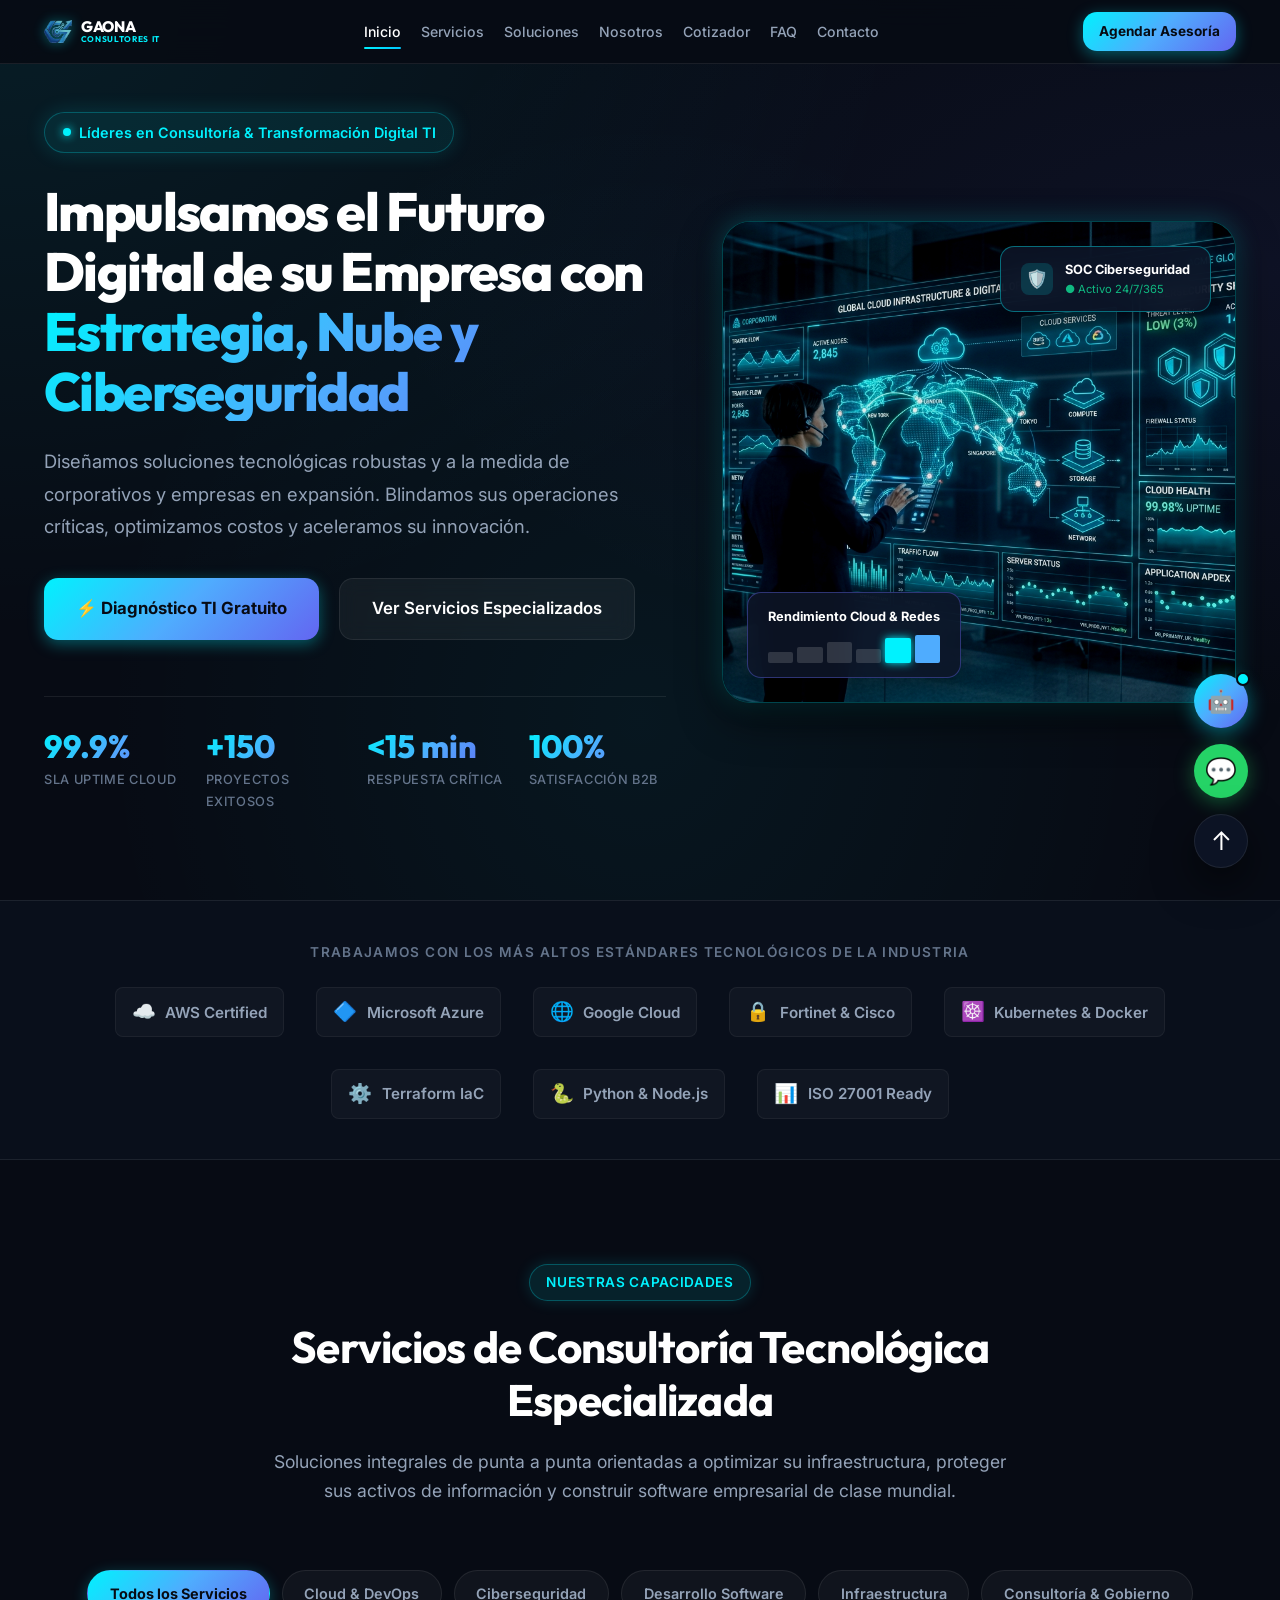
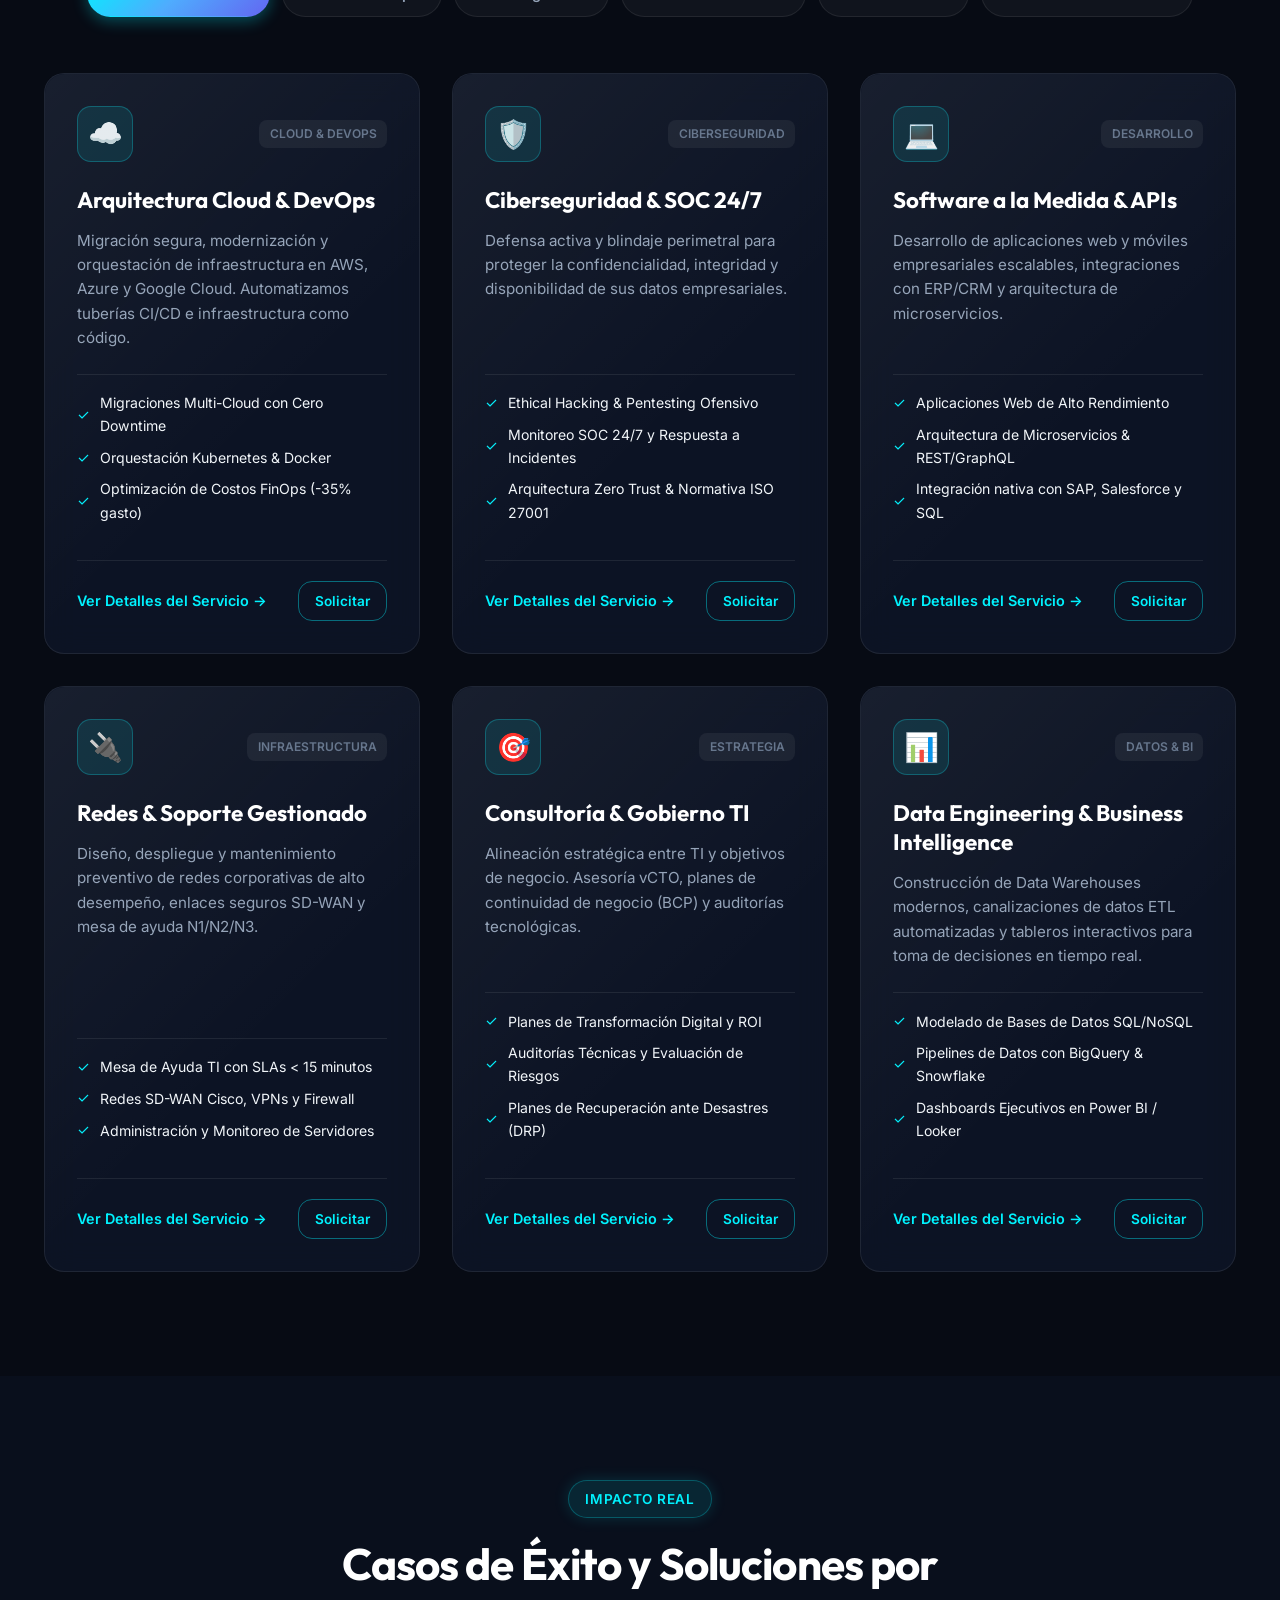
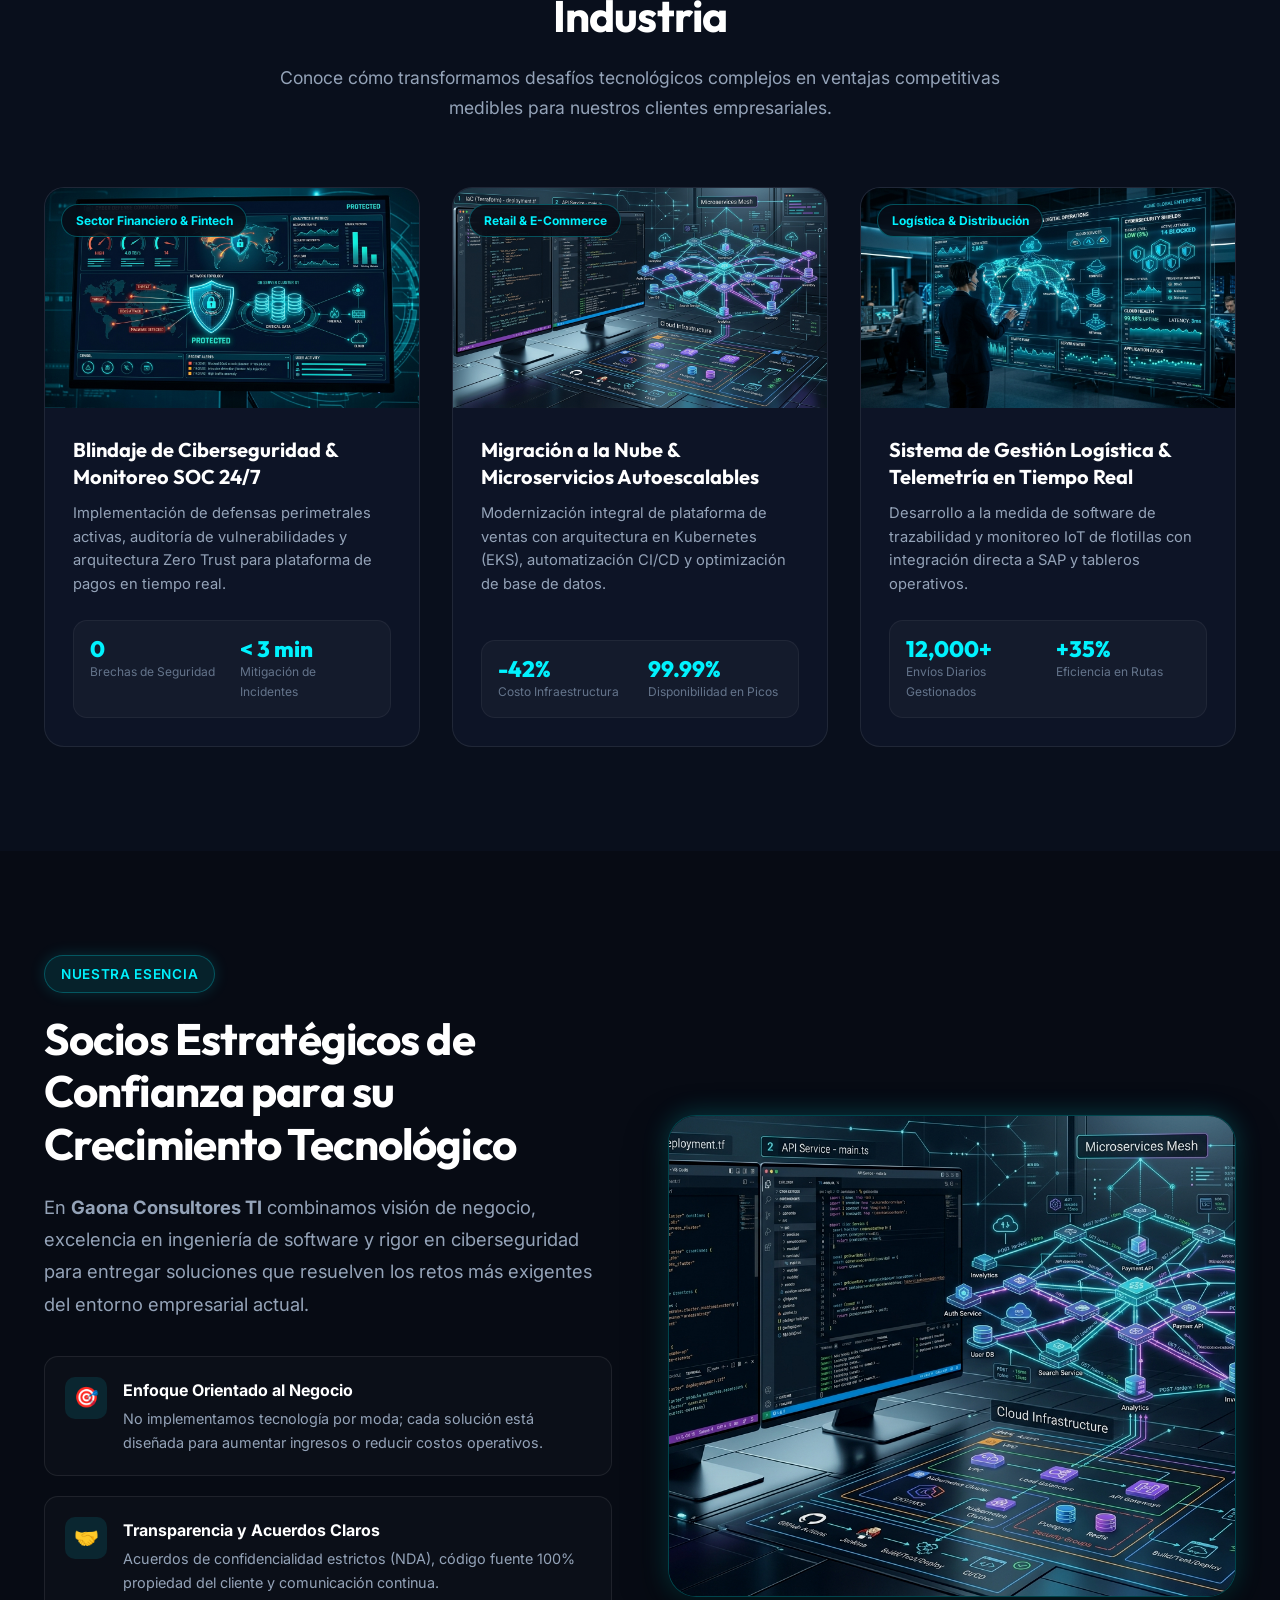
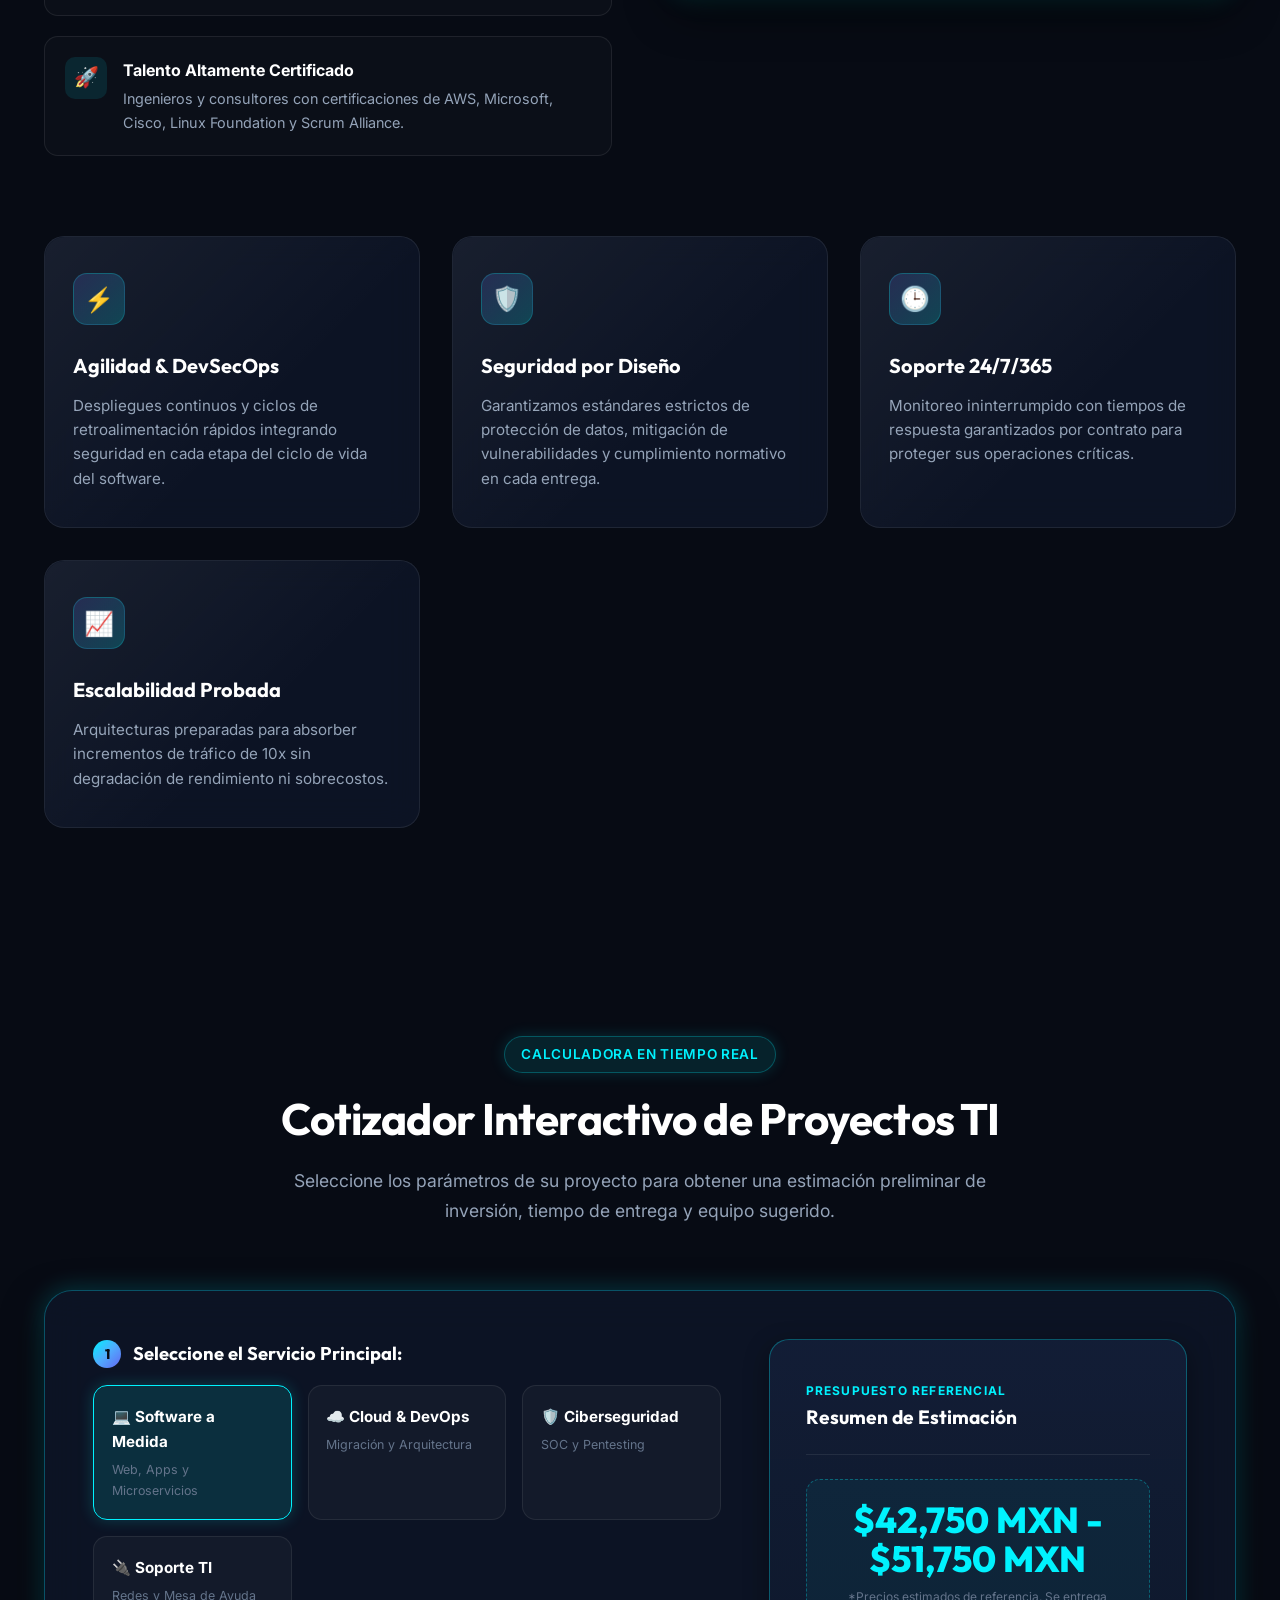
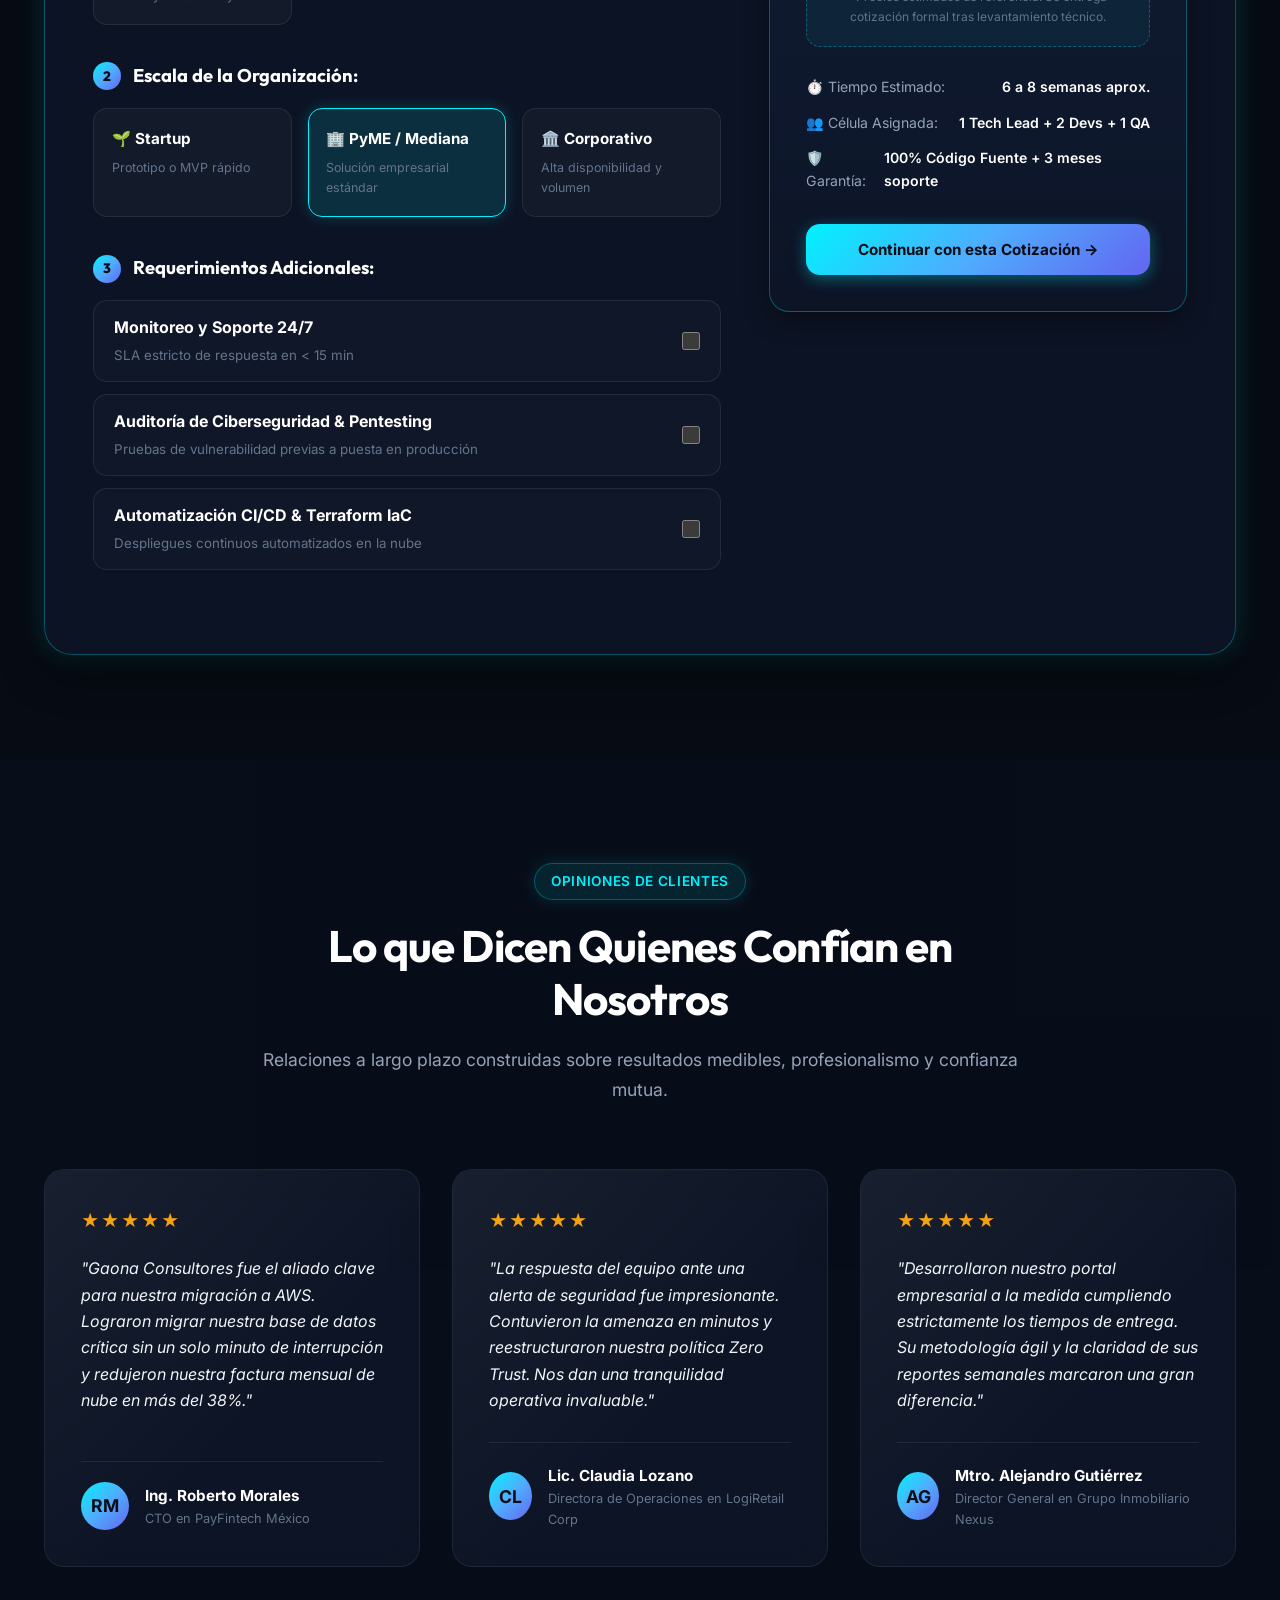
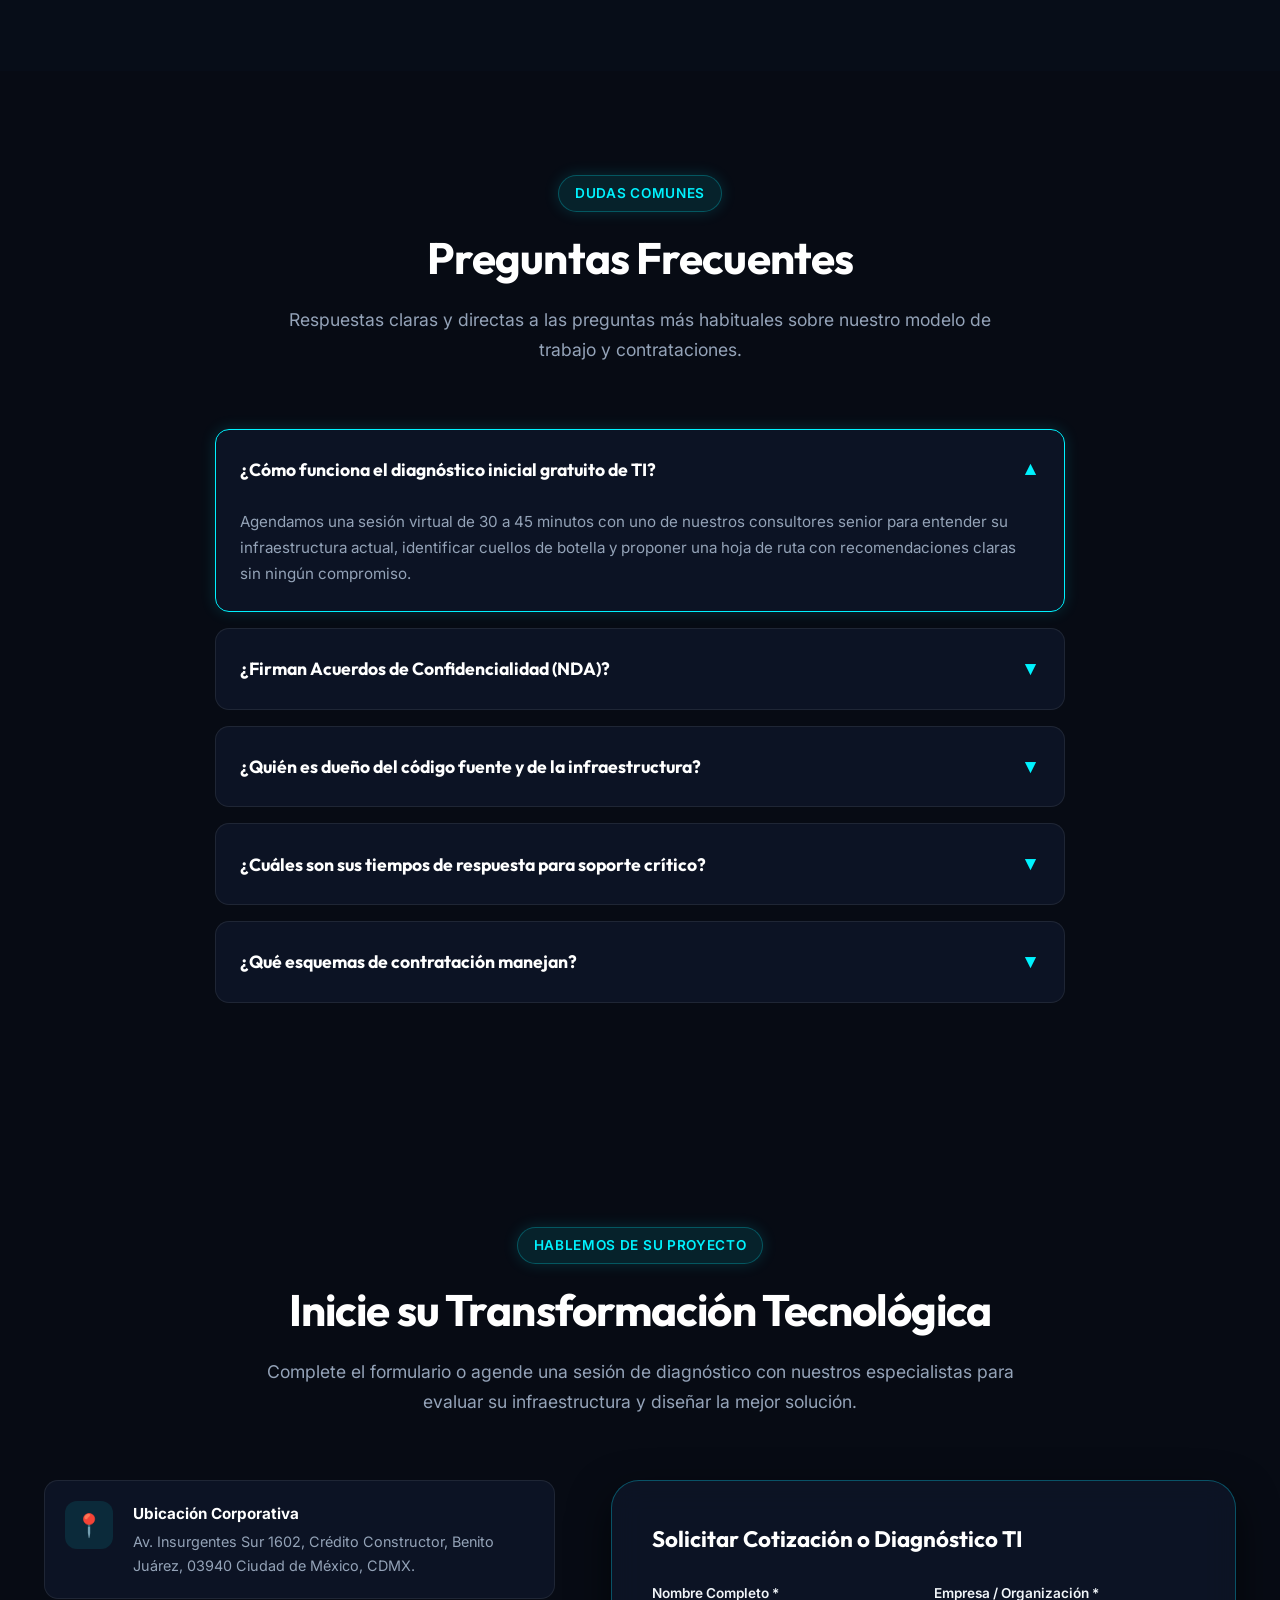
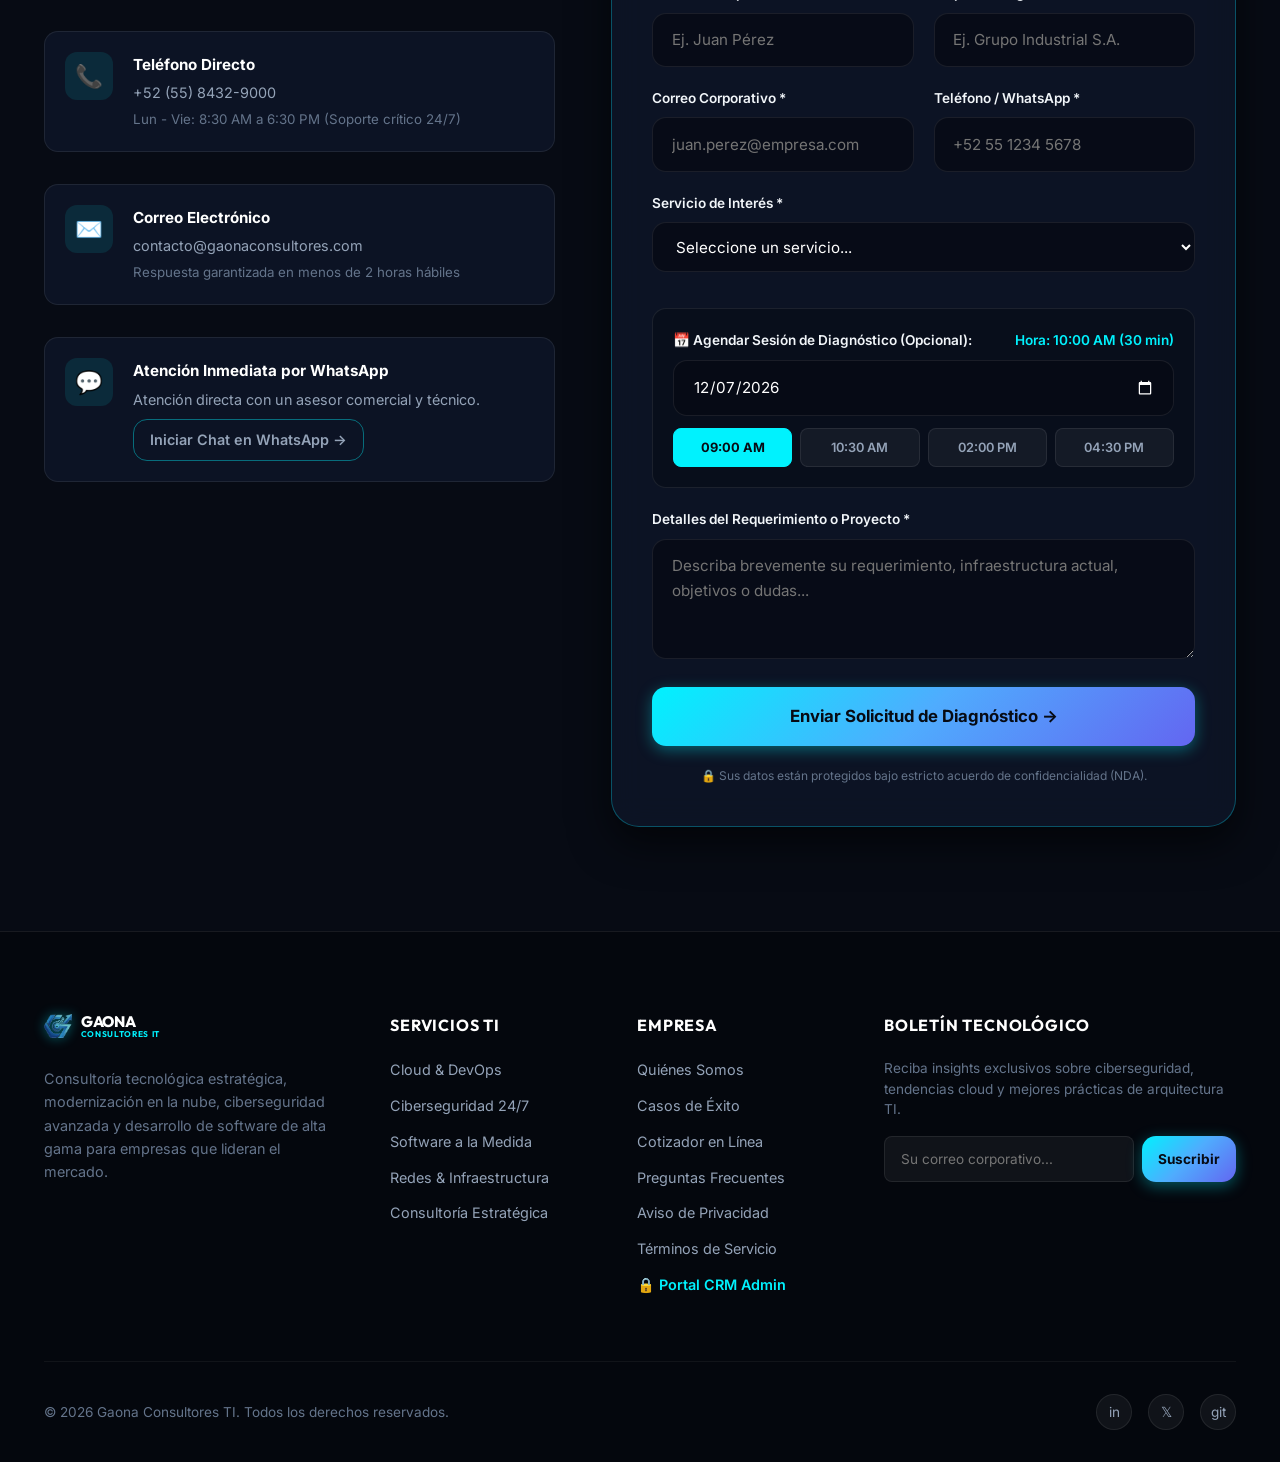
==== commit fa1c4bed: "feat: agregar CRM estilo Kanban con login independiente y panel administrativo para seguimiento de p" ====
--- a/index.html
+++ b/index.html
@@ -986,6 +986,7 @@
             <a href="#faq">Preguntas Frecuentes</a>
             <a href="#" data-modal-target="privacyModal">Aviso de Privacidad</a>
             <a href="#" data-modal-target="termsModal">Términos de Servicio</a>
+            <a href="admin.html" style="color:var(--accent-cyan); font-weight:600;">🔒 Portal CRM Admin</a>
           </div>
         </div>
 
